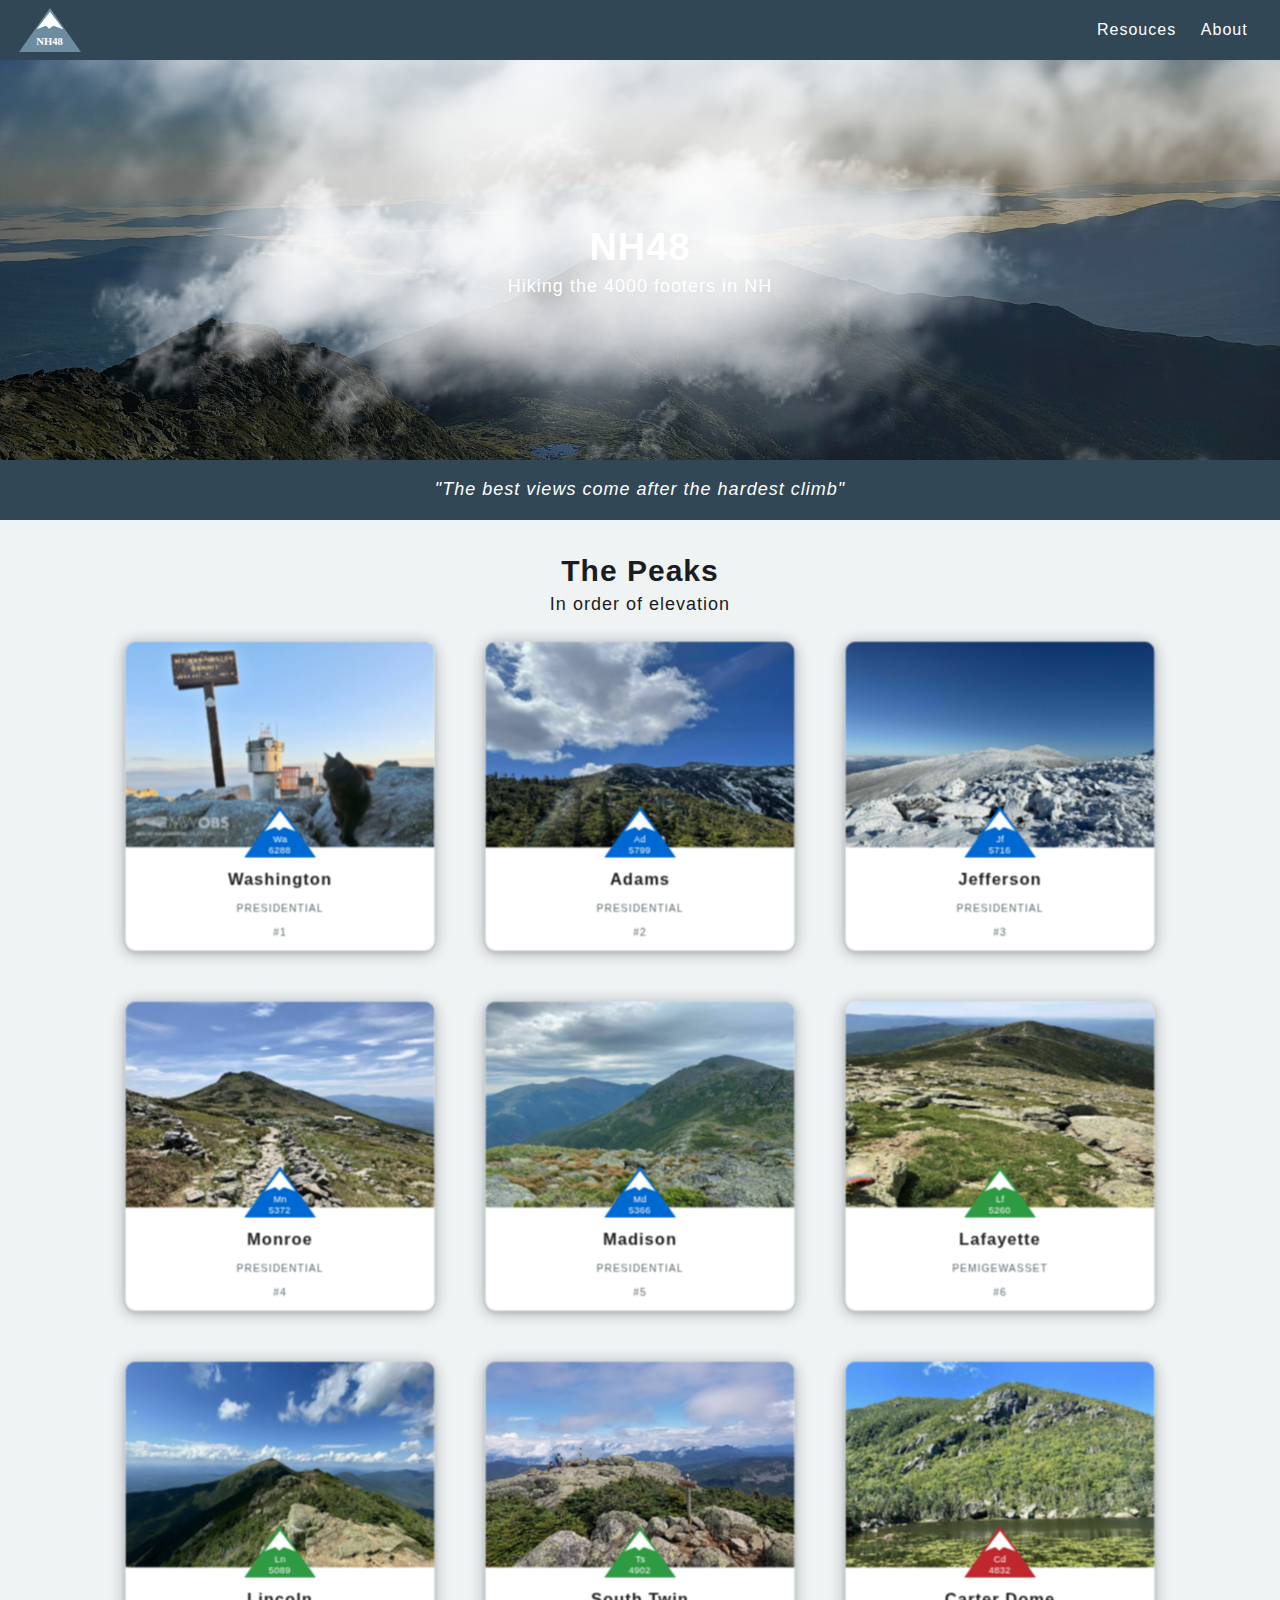
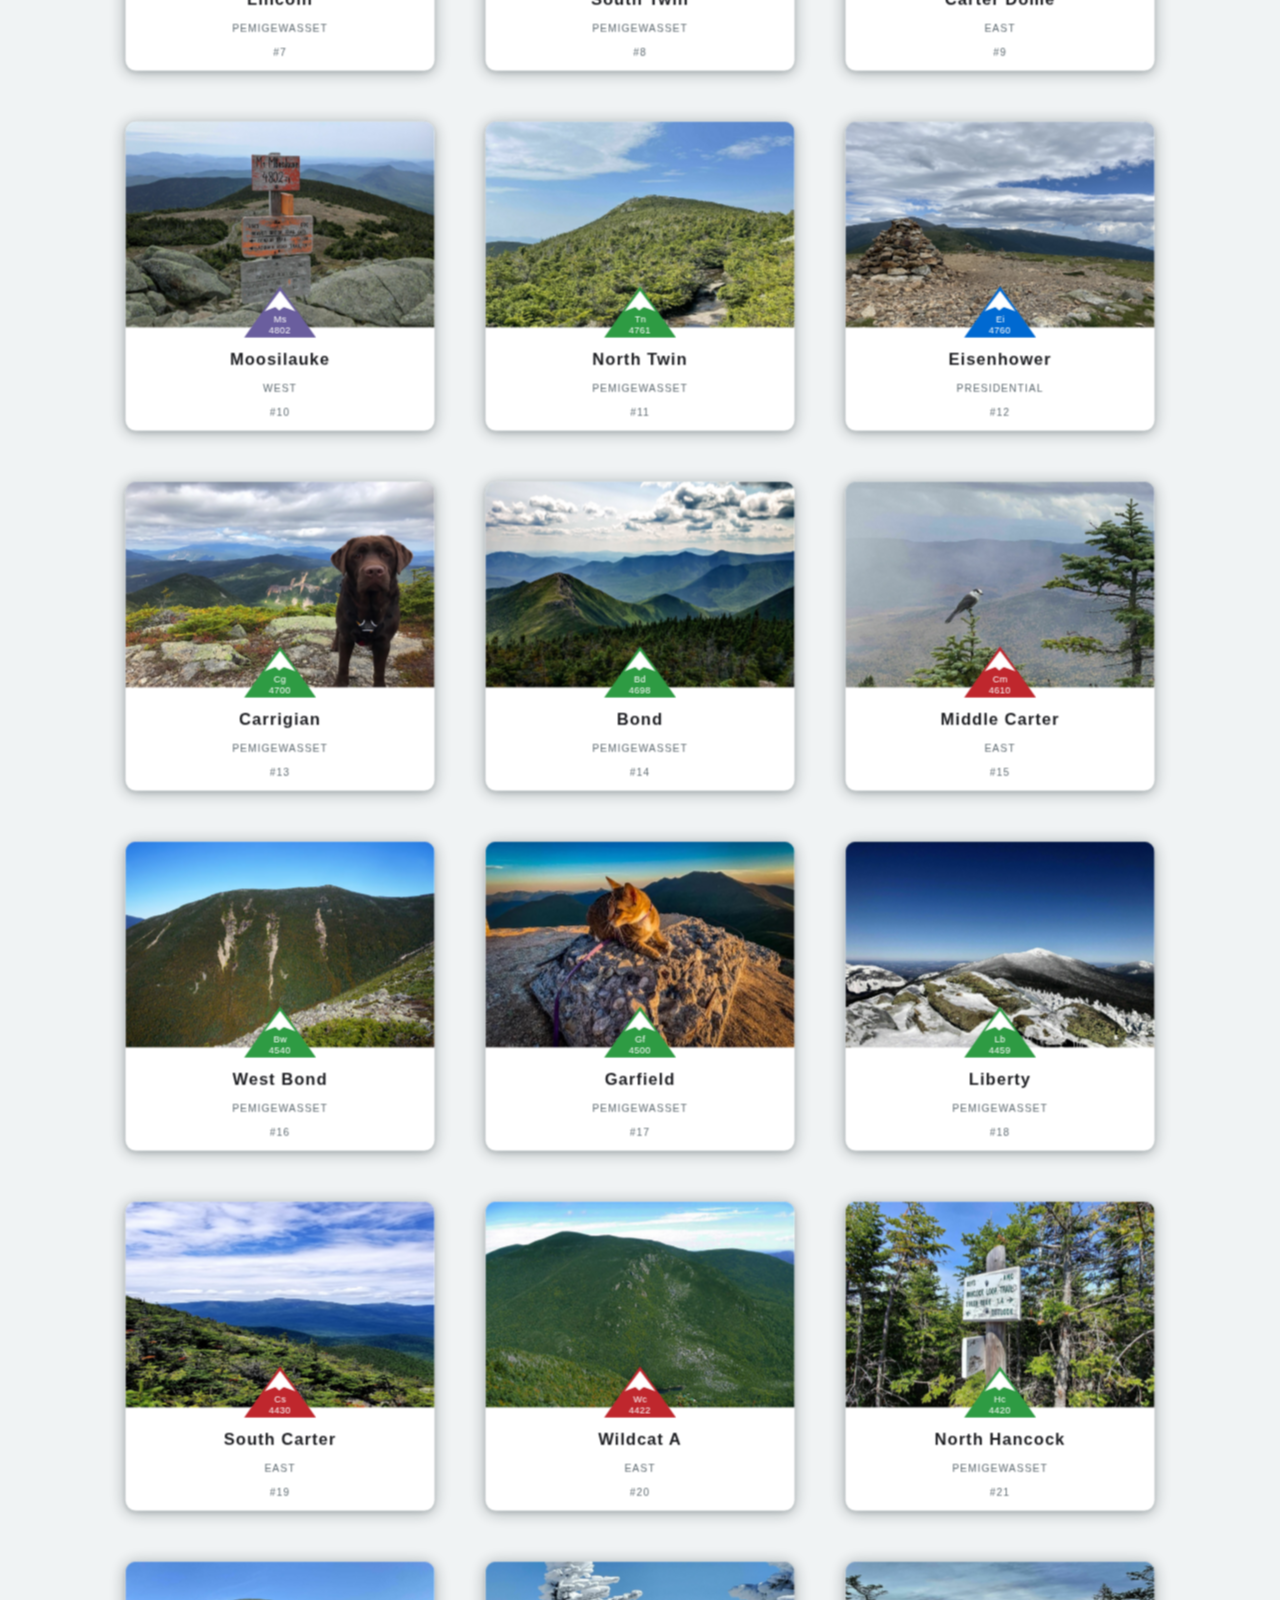
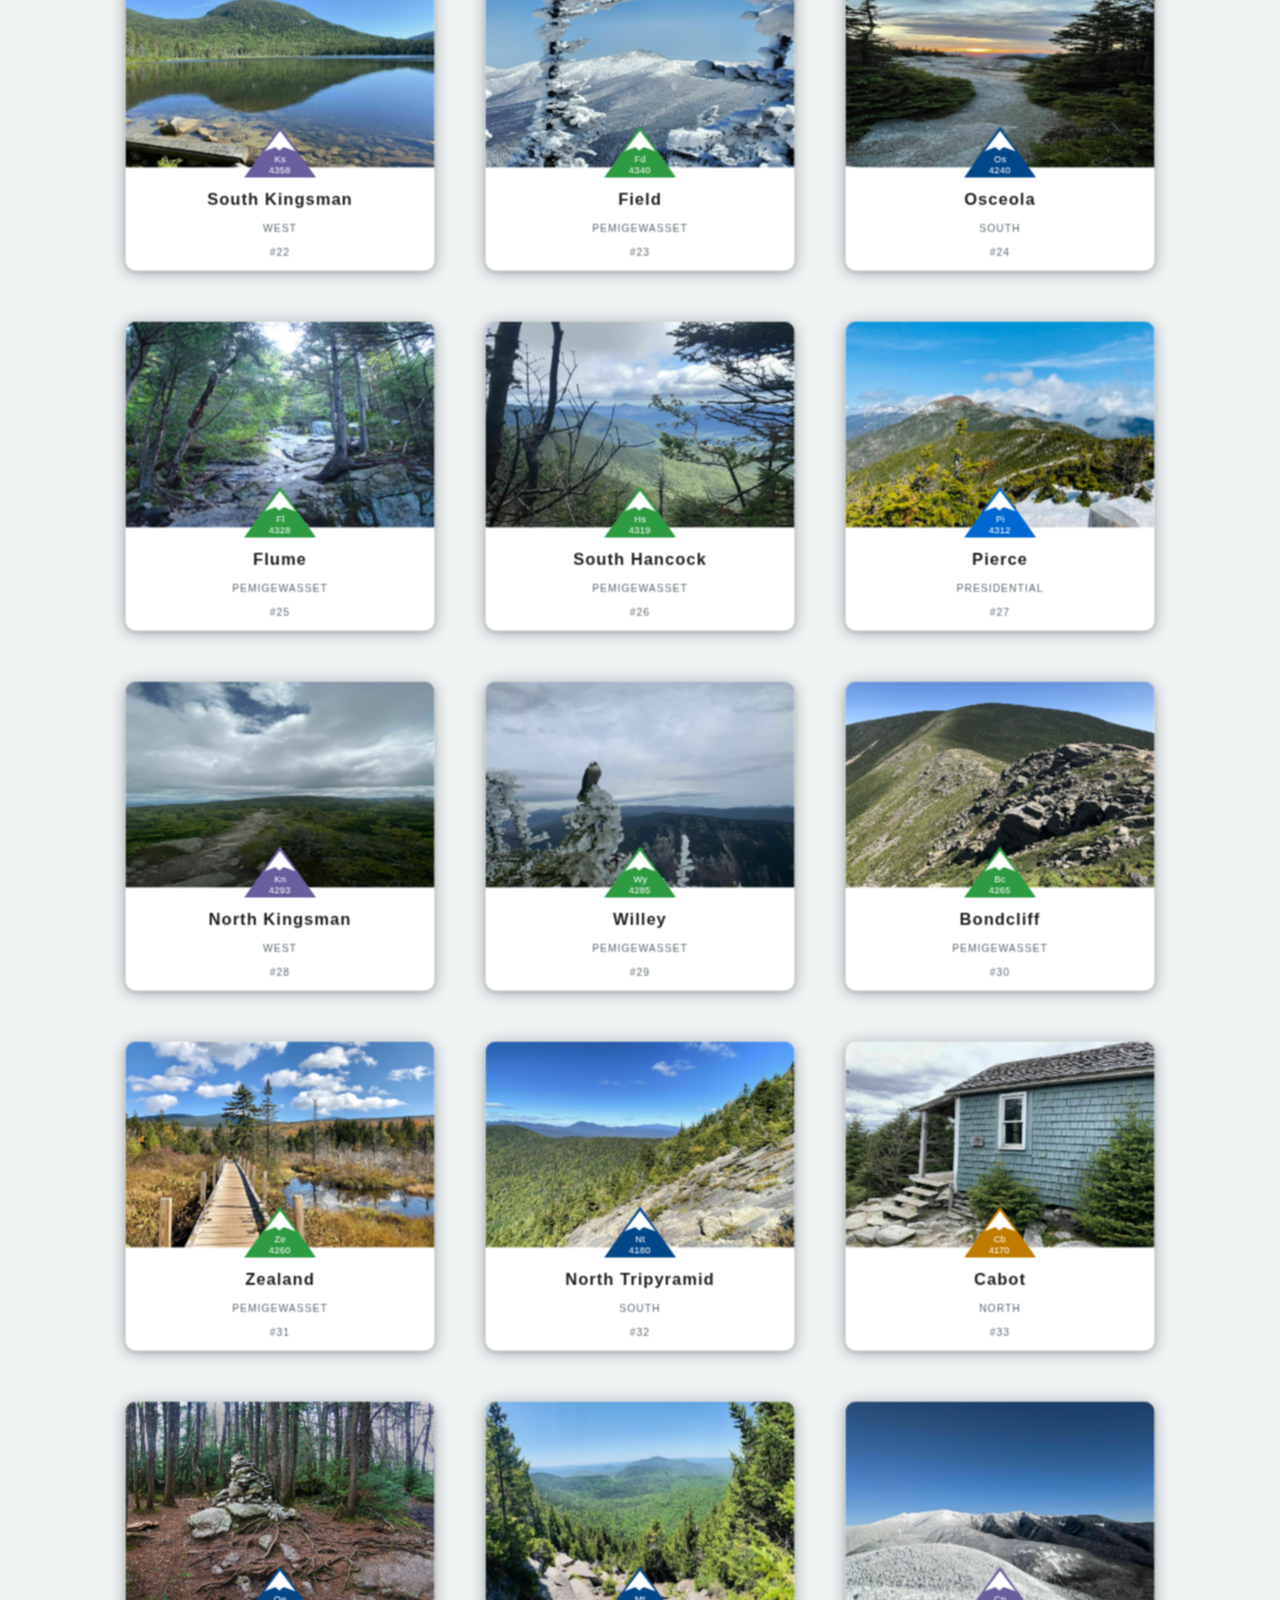
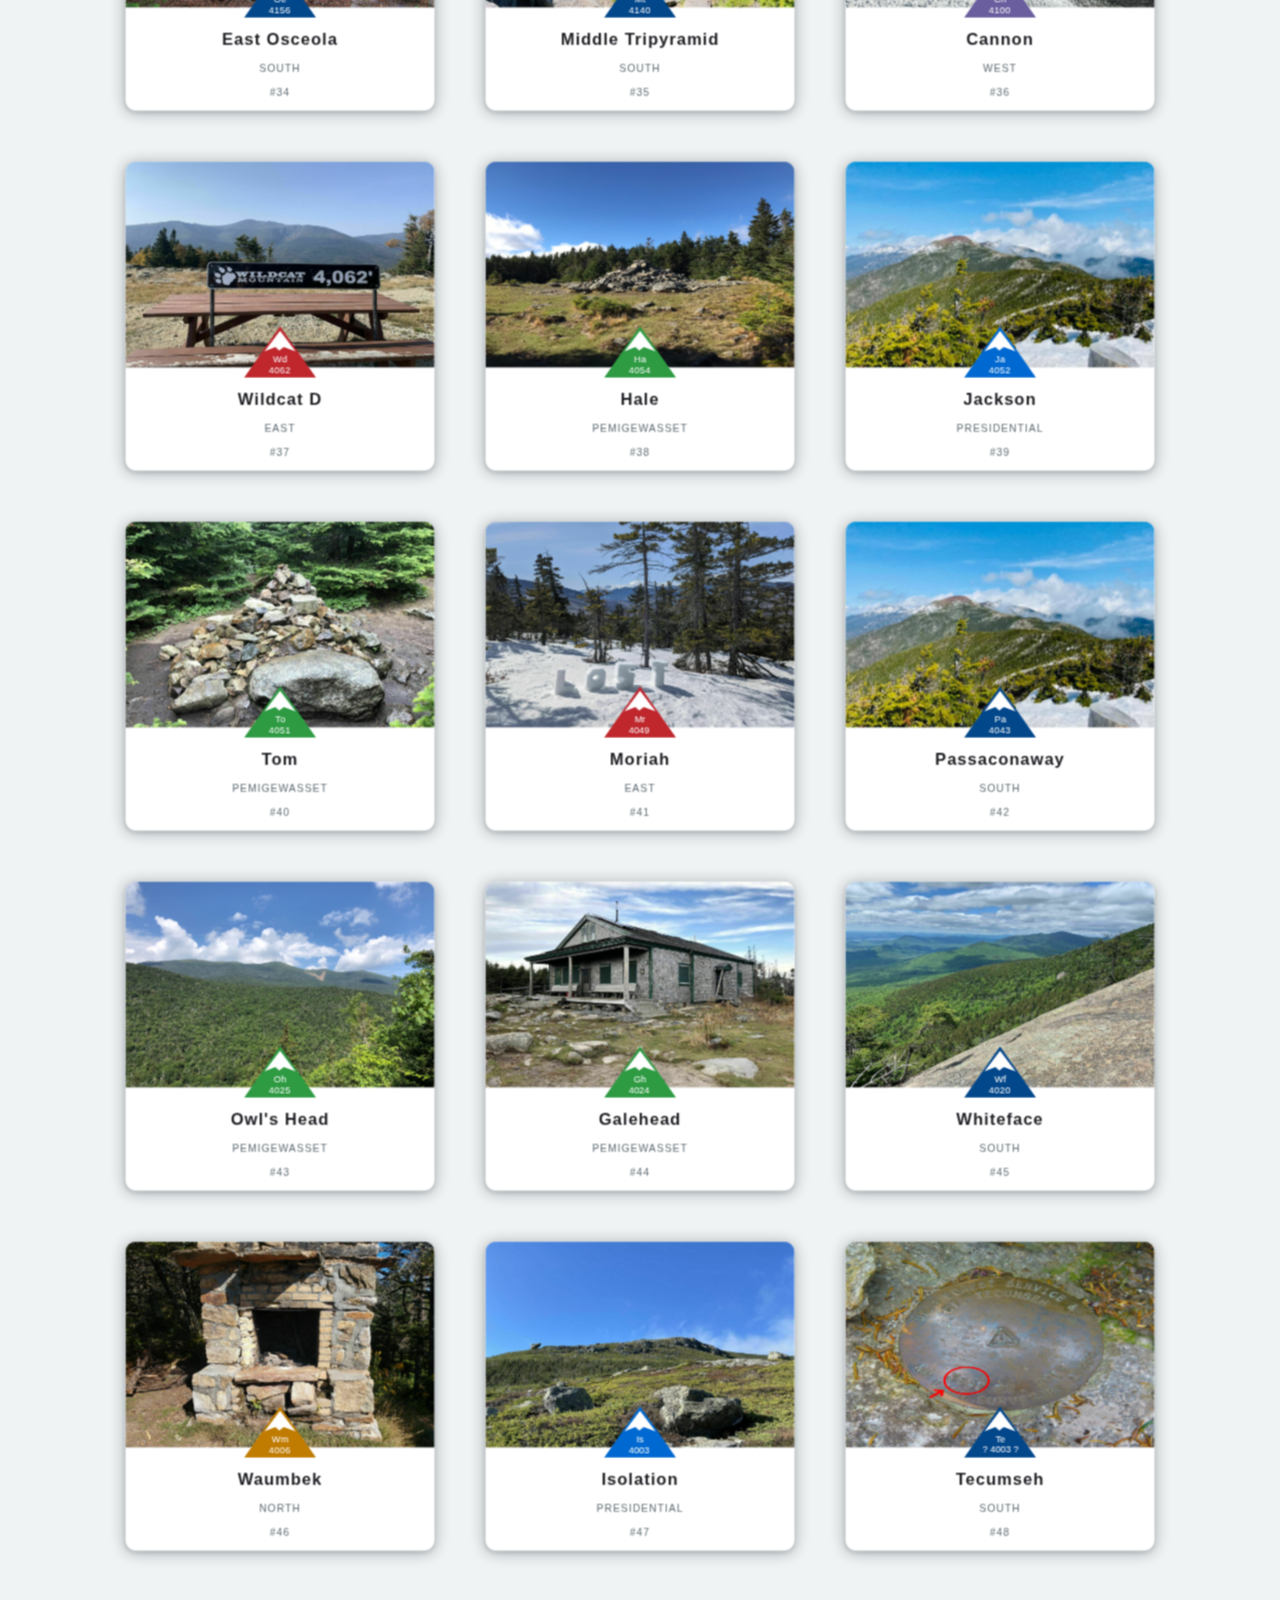
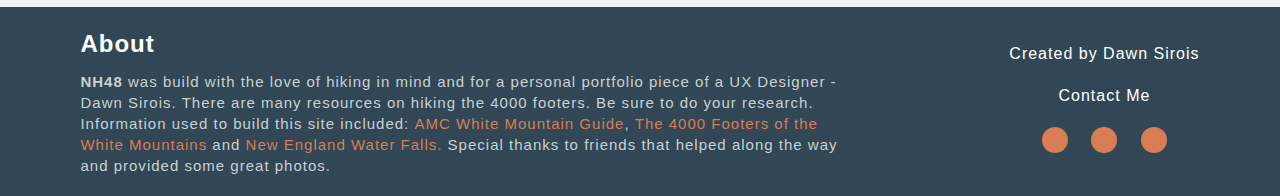
==== index.html @ 610bd80e "init commit" ====
<!doctype html>
<html class="no-js" lang="en"> 
  <head>
    <meta charset="utf-8">
    <meta http-equiv="x-ua-compatible" content="ie=edge">
    <title>NH48</title>
    <meta name="description" content="NH48">
    <meta name="keywords" content="four thousand footers,4k-ers,4000 footers nh, hiking new hampshire, new hampshire four thousand footers, nh48, 48 4000 footers">
    <meta name="viewport" content="width=device-width, initial-scale=1">
    <link rel="stylesheet" href="style.css">
    <script src="https://kit.fontawesome.com/84ca965726.js" crossorigin="anonymous"></script>
    <style>
        @import url("https://use.typekit.net/otz7hkr.css");
      </style>
      <title>NH48</title>
  </head>
  <body>
    <header class="header">
      <div class="logo-container"> <a href="./index.html">
        <div class="logo">
          <img class="logo" src="./icons/NH48Logo.svg" alt="logo home">
      </div>
        </div>
      <nav class="nav-links">
        <a href="./resources.html">Resouces</a>
        <a href="about.html">About</a>
      </nav>
      <div class="hamburger-right-mobile" id="menu-trigger">
        <img class="hamburger" src="./icons/Icon-Hamburger.svg" alt="menu">
      </div>
      </header>
      <aside class="side-menu-position side-menu-design" id="side-menu">
        <header class="side-menu-header">
          <img src="./icons/NH48Logo.svg" alt="NH48 logo">
          <img src="https://s3-us-west-2.amazonaws.com/s.cdpn.io/2522641/x.svg" alt="Close this menu" id="menu-close">
        </header>
        <ul class="side-menu-content">
          <li><a class="menuLink" href="./index.html">Home</a></li>
          <li><a class="menuLink" href="./resources.html">Resources</a></li>
          <li><a class="menuLink" href="./about.html">About</a></li>
        </ul>
      </aside>
        <section class="hero-banner">
          <div class="hero-banner-text">
          <h1>NH48</h1>
          <p class="banner-subtext">Hiking the 4000 footers in NH</p>
          </div>
          <div class="clouds">   
          </div>
        </section>
        <section class="inspiration-box">
          <div class="quote">
            <p>"The best views come after the hardest climb"</p>
          </div>
        </section>
        <section class="main-section">
          <div class="peaks-header-text">
          <h2>The Peaks</h2>
          <p>In order of elevation</p>
          </div>
        </section>
        <div class="section-container">
          <section class="grid-container">
            <div class="flip-card-container washington">
              <div class="flip-card">
               <div class="flip-card-front">
                <img src="./icons/icon-Washington.svg" alt="" class="mountain-icon">
                <img src="./Images/Washington Image.svg" alt="Mountain Peak" class="front-card-image">
                <p class="card-title">Washington</p>
                <p class="region">PRESIDENTIAL</p>
                <p class="ranking">#1</p>
               </div>
               <div class="flip-card-back">
                  <p class="card-title-back">Washington</p>
                  <div class="line-item-a">
                    <span class="fal fa-chart-line"></span>
                    <p class="card-list-title">Elevation:</p>
                    <p class="card-list-details">6288</p>
                  </div>
                  <div class="line-item-a">
                    <span class="fal fa-square square-rotate"></span>
                    <p class="card-list-title">Difficulty Rating:</p>
                    <p class="card-list-details">Extremly Difficult</p>
                  </div>
                  <div class="line-item-a">
                    <span class="fal fa-binoculars"></span>
                    <p class="card-list-title">The Views:</p>
                    <p class="card-list-details">Wow Factor!</p>
                  </div>
                  <div class="line-item-a">
                    <span class="fal fa-mountains"></span>
                    <p class="card-list-title"> Common Peak Bags:</p>
                    <p class="card-list-details">Monroe</p>
                  </div>
                  <div class="line-item-a">
                    <span class="fal fa-cloud-sun-rain"></span>
                    <div>
                      <p class="card-list-title a-padding">Current Weather & Trail Info:</p>
                        <div>
                          <a href="https://www.mountwashington.org/experience-the-weather/mount-washington-weather.aspx" target="_blank" class="card-list-link">Weather Forecast</a>
                          <a href="https://www.newenglandtrailconditions.com/peaks/nhmtwashington.php" target="_blank" class="card-list-link">Trail Conditions</a>
                      </div>
                    </div>
                  </div>
                </div> 
              </div>
            </div>
            <div class="flip-card-container adams">
              <div class="flip-card">
               <div class="flip-card-front">
                <img src="./icons/Icon-Adams.svg" alt="" class="mountain-icon">
                <img src="./Images/Mount Adams.jpeg" alt="Mountain Peak" class="front-card-image">
                <p class="card-title">Adams</p>
                <p class="region">PRESIDENTIAL</p>
                <p class="ranking">#2</p>
               </div>
               <div class="flip-card-back">
                  <p class="card-title-back">Adams</p>
                  <div class="line-item-a">
                    <span class="fal fa-chart-line"></span>
                    <p class="card-list-title">Elevation:</p>
                    <p class="card-list-details">5799</p>
                  </div>
                  <div class="line-item-a">
                    <span class="fal fa-square square-rotate"></span>
                    <p class="card-list-title">Difficulty Rating:</p>
                    <p class="card-list-details">Extremly Difficult</p>
                  </div>
                  <div class="line-item-a">
                    <span class="fal fa-binoculars"></span>
                    <p class="card-list-title">The Views:</p>
                    <p class="card-list-details">Wow Factor!</p>
                  </div>
                  <div class="line-item-a">
                    <span class="fal fa-mountains"></span>
                    <p class="card-list-title">Common Peak Bags:</p>
                    <p class="card-list-details">Madison</p>
                  </div>
                  <div class="line-item-a">
                    <span class="fal fa-cloud-sun-rain"></span>
                    <div>
                      <p class="card-list-title a-padding">Current Weather & Trail Info:</p>
                        <div>
                          <a href="https://www.mountain-forecast.com/peaks/Mount-Adams-2/forecasts/1759" target="_blank" class="card-list-link">Weather Forecast</a>
                          <a href="https://www.newenglandtrailconditions.com/peaks/nhmtadams.php" target="_blank" class="card-list-link">Trail Conditions</a>
                      </div>
                    </div>
                  </div>
                </div> 
              </div>
            </div>
            <div class="flip-card-container jefferson">
              <div class="flip-card">
               <div class="flip-card-front">
                <img src="./icons/Icon-Jefferson.svg" alt="" class="mountain-icon">
                <img src="./Images/Mt Jefferson.jpeg" alt="Mountain Peak" class="front-card-image">
                <p class="card-title">Jefferson</p>
                <p class="region">PRESIDENTIAL</p>
                <p class="ranking">#3</p>
               </div>
               <div class="flip-card-back">
                  <p class="card-title-back">Jefferson</p>
                  <div class="line-item-a">
                    <span class="fal fa-chart-line"></span>
                    <p class="card-list-title">Elevation:</p>
                    <p class="card-list-details">5716</p>
                  </div>
                  <div class="line-item-a">
                    <span class="fal fa-square"></span>
                    <p class="card-list-title">Difficulty Rating:</p>
                    <p class="card-list-details">Difficult</p>
                  </div>
                  <div class="line-item-a">
                    <span class="fal fa-binoculars"></span>
                    <p class="card-list-title">The Views:</p>
                    <p class="card-list-details">Excellent</p>
                  </div>
                  <div class="line-item-a">
                    <span class="fal fa-mountains"></span>
                    <p class="card-list-title">Common Peak Bags:</p>
                    <p class="card-list-details">Washington</p>
                  </div>
                  <div class="line-item-a">
                    <span class="fal fa-cloud-sun-rain"></span>
                    <div>
                      <p class="card-list-title a-padding">Current Weather & Trail Info:</p>
                        <div>
                          <a href="https://www.mountain-forecast.com/peaks/Mt-Jefferson/forecasts/1742" target="_blank" class="card-list-link">Weather Forecast</a>
                          <a href="https://www.newenglandtrailconditions.com/peaks/nhmtjefferson.php" target="_blank" class="card-list-link">Trail Conditions</a>
                      </div>
                    </div>
                  </div>
                </div> 
              </div>
            </div>
            <div class="flip-card-container monroe">
              <div class="flip-card">
               <div class="flip-card-front">
                <img src="./icons/Icon-Monroe.svg" alt="" class="mountain-icon">
                <img src="./Images/Mount Monroe.jpeg" alt="Mountain Peak" class="front-card-image">
                <p class="card-title">Monroe</p>
                <p class="region">PRESIDENTIAL</p>
                <p class="ranking">#4</p>
               </div>
               <div class="flip-card-back">
                  <p class="card-title-back">Monroe</p>
                  <div class="line-item-a">
                    <span class="fal fa-chart-line"></span>
                    <p class="card-list-title">Elevation:</p>
                    <p class="card-list-details">5372</p>
                  </div>
                  <div class="line-item-a">
                    <span class="fal fa-square"></span>
                    <p class="card-list-title">Difficulty Rating:</p>
                    <p class="card-list-details">Difficult</p>
                  </div>
                  <div class="line-item-a">
                    <span class="fal fa-binoculars"></span>
                    <p class="card-list-title">The Views:</p>
                    <p class="card-list-details">Wow Factor!</p>
                  </div>
                  <div class="line-item-a">
                    <span class="fal fa-mountains"></span>
                    <p class="card-list-title">Common Peak Bags:</p>
                    <p class="card-list-details">Washington</p>
                  </div>
                  <div class="line-item-a">
                    <span class="fal fa-cloud-sun-rain"></span>
                    <div>
                      <p class="card-list-title a-padding">Current Weather & Trail Info:</p>
                        <div>
                          <a href="https://www.mountain-forecast.com/peaks/Mount-Monroe/forecasts/1641" target="_blank" class="card-list-link">Weather Forecast</a>
                          <a href="https://www.newenglandtrailconditions.com/peaks/nhmtmonroe.php" target="_blank" class="card-list-link">Trail Conditions</a>
                      </div>
                    </div>
                  </div>
                </div> 
              </div>
            </div>
            <div class="flip-card-container madison">
              <div class="flip-card">
               <div class="flip-card-front">
                <img src="./icons/Icon-Madison.svg" alt="" class="mountain-icon">
                <img src="./Images/Mount Madison.jpeg" alt="Mountain Peak" class="front-card-image">
                <p class="card-title">Madison</p>
                <p class="region">PRESIDENTIAL</p>
                <p class="ranking">#5</p>
               </div>
               <div class="flip-card-back">
                  <p class="card-title-back">Madison</p>
                  <div class="line-item-a">
                    <span class="fal fa-chart-line"></span>
                    <p class="card-list-title">Elevation:</p>
                    <p class="card-list-details">5366</p>
                  </div>
                  <div class="line-item-a">
                    <span class="fal fa-square square-rotate"></span>
                    <p class="card-list-title">Difficulty Rating:</p>
                    <p class="card-list-details">Very Difficult</p>
                  </div>
                  <div class="line-item-a">
                    <span class="fal fa-binoculars"></span>
                    <p class="card-list-title">The Views:</p>
                    <p class="card-list-details">Wow Factor!</p>
                  </div>
                  <div class="line-item-a">
                    <span class="fal fa-mountains"></span>
                    <p class="card-list-title">Common Peak Bags:</p>
                    <p class="card-list-details">Adams</p>
                  </div>
                  <div class="line-item-a">
                    <span class="fal fa-cloud-sun-rain"></span>
                    <div>
                      <p class="card-list-title a-padding">Current Weather & Trail Info:</p>
                        <div>
                          <a href="https://www.mountain-forecast.com/peaks/Mount-Madison/forecasts/1636" target="_blank" class="card-list-link">Weather Forecast</a>
                          <a href="https://www.newenglandtrailconditions.com/peaks/nhmtmadison.php" target="_blank" class="card-list-link">Trail Conditions</a>
                      </div>
                    </div>
                  </div>
                </div> 
              </div>
            </div>
            <div class="flip-card-container lafeyette">
              <div class="flip-card">
               <div class="flip-card-front">
                <img src="./icons/Icon-Lafayette.svg" alt="" class="mountain-icon">
                <img src="./Images/Lafayette.jpeg" alt="Mountain Peak" class="front-card-image">
                <p class="card-title">Lafayette</p>
                <p class="region">PEMIGEWASSET</p>
                <p class="ranking">#6</p>
               </div>
               <div class="flip-card-back">
                  <p class="card-title-back">Lafayette</p>
                  <div class="line-item-a">
                    <span class="fal fa-chart-line"></span>
                    <p class="card-list-title">Elevation:</p>
                    <p class="card-list-details">5260</p>
                  </div>
                  <div class="line-item-a">
                    <span class="fal fa-square square-rotate"></span>
                    <p class="card-list-title">Difficulty Rating:</p>
                    <p class="card-list-details">Very Difficult</p>
                  </div>
                  <div class="line-item-a">
                    <span class="fal fa-binoculars"></span>
                    <p class="card-list-title">The Views:</p>
                    <p class="card-list-details">Wow Factor!</p>
                  </div>
                  <div class="line-item-a">
                    <span class="fal fa-mountains"></span>
                    <p class="card-list-title"> Common Peak Bags:</p>
                    <p class="card-list-details">Lincoln</p>
                  </div>
                  <div class="line-item-a">
                    <span class="fal fa-cloud-sun-rain"></span>
                    <div>
                      <p class="card-list-title a-padding">Current Weather & Trail Info:</p>
                        <div>
                          <a href="https://www.mountain-forecast.com/peaks/Mount-Lafayette/forecasts/1603" target="_blank" class="card-list-link">Weather Forecast</a>
                          <a href="https://www.newenglandtrailconditions.com/peaks/nhmtlafayette.php" target="_blank" class="card-list-link">Trail Conditions</a>
                      </div>
                    </div>
                  </div>
                </div> 
              </div>
            </div>
            <div class="flip-card-container lincoln">
              <div class="flip-card">
               <div class="flip-card-front">
                <img src="./icons/Icon-Lincoln.svg" alt="" class="mountain-icon">
                <img src="./Images/Lincoln.jpeg" alt="Mountain Peak" class="front-card-image">
                <p class="card-title">Lincoln</p>
                <p class="region">PEMIGEWASSET</p>
                <p class="ranking">#7</p>
               </div>
               <div class="flip-card-back">
                  <p class="card-title-back">Lincoln</p>
                  <div class="line-item-a">
                    <span class="fal fa-chart-line"></span>
                    <p class="card-list-title">Elevation:</p>
                    <p class="card-list-details">5089</p>
                  </div>
                  <div class="line-item-a">
                    <span class="fal fa-square square-rotate"></span>
                    <p class="card-list-title">Difficulty Rating:</p>
                    <p class="card-list-details">Very Difficult</p>
                  </div>
                  <div class="line-item-a">
                    <span class="fal fa-binoculars"></span>
                    <p class="card-list-title">The Views:</p>
                    <p class="card-list-details">Wow Factor!</p>
                  </div>
                  <div class="line-item-a">
                    <span class="fal fa-mountains"></span>
                    <p class="card-list-title">Common Peak Bags:</p>
                    <p class="card-list-details">Lafayette</p>
                  </div>
                  <div class="line-item-a">
                    <span class="fal fa-cloud-sun-rain"></span>
                    <div>
                      <p class="card-list-title a-padding">Current Weather & Trail Info:</p>
                        <div>
                          <a href="https://www.mountain-forecast.com/peaks/Mount-Lincoln-New-Hampshire/forecasts/1551" target="_blank" class="card-list-link">Weather Forecast</a>
                          <a href="https://www.newenglandtrailconditions.com/peaks/nhmtlincoln.php" target="_blank" class="card-list-link">Trail Conditions</a>
                      </div>
                    </div>
                  </div>
                </div> 
              </div>
            </div>
            <div class="flip-card-container south-twin">
              <div class="flip-card">
               <div class="flip-card-front">
                <img src="./icons/Icon-South-Twin.svg" alt="" class="mountain-icon">
                <img src="./Images/south twin.jpeg" alt="Mountain Peak" class="front-card-image">
                <p class="card-title">South Twin</p>
                <p class="region">PEMIGEWASSET</p>
                <p class="ranking">#8</p>
               </div>
               <div class="flip-card-back">
                  <p class="card-title-back">South Twin</p>
                  <div class="line-item-a">
                    <span class="fal fa-chart-line"></span>
                    <p class="card-list-title">Elevation:</p>
                    <p class="card-list-details">4902</p>
                  </div>
                  <div class="line-item-a">
                    <span class="fal fa-square"></span>
                    <p class="card-list-title">Difficulty Rating:</p>
                    <p class="card-list-details">Difficult</p>
                  </div>
                  <div class="line-item-a">
                    <span class="fal fa-binoculars"></span>
                    <p class="card-list-title">The Views:</p>
                    <p class="card-list-details">Wow factor!</p>
                  </div>
                  <div class="line-item-a">
                    <span class="fal fa-mountains"></span>
                    <p class="card-list-title">Common Peak Bags:</p>
                    <p class="card-list-details">North Twin</p>
                  </div>
                  <div class="line-item-a">
                    <span class="fal fa-cloud-sun-rain"></span>
                    <div>
                      <p class="card-list-title a-padding">Current Weather & Trail Info:</p>
                        <div>
                          <a href="https://www.mountain-forecast.com/peaks/South-Twin-Mountain-New-Hampshire/forecasts/1494" target="_blank" class="card-list-link">Weather Forecast</a>
                          <a href="https://www.newenglandtrailconditions.com/peaks/nhsouthtwinmtn.php" target="_blank" class="card-list-link">Trail Conditions</a>
                      </div>
                    </div>
                  </div>
                </div> 
              </div>
            </div>
            <div class="flip-card-container carter-dome">
              <div class="flip-card">
               <div class="flip-card-front">
                <img src="./icons/Icon-Carter-Dome.svg" alt="" class="mountain-icon">
                <img src="./Images/Carter Dome.jpeg" alt="Mountain Peak" class="front-card-image">
                <p class="card-title">Carter Dome</p>
                <p class="region">EAST</p>
                <p class="ranking">#9</p>
               </div>
               <div class="flip-card-back">
                  <p class="card-title-back">Carter Dome</p>
                  <div class="line-item-a">
                    <span class="fal fa-chart-line"></span>
                    <p class="card-list-title">Elevation:</p>
                    <p class="card-list-details">4832</p>
                  </div>
                  <div class="line-item-a">
                    <span class="fal fa-square"></span>
                    <p class="card-list-title">Difficulty Rating:</p>
                    <p class="card-list-details">Difficult</p>
                  </div>
                  <div class="line-item-a">
                    <span class="fal fa-binoculars"></span>
                    <p class="card-list-title">The Views:</p>
                    <p class="card-list-details">Excellent</p>
                  </div>
                  <div class="line-item-a">
                    <span class="fal fa-mountains"></span>
                    <div>
                      <p class="card-list-title">Common Peak Bags:</p>
                      <p class="card-list-details details-padding">Middle Carter, South Carter</p>
                    </div>
                  </div>
                  <div class="line-item-a">
                    <span class="fal fa-cloud-sun-rain"></span>
                    <div>
                      <p class="card-list-title a-padding">Current Weather & Trail Info:</p>
                        <div>
                          <a href="https://www.mountain-forecast.com/peaks/Carter-Dome/forecasts/1473" target="_blank" class="card-list-link">Weather Forecast</a>
                          <a href="https://www.newenglandtrailconditions.com/peaks/nhcarterdome.php" target="_blank" class="card-list-link">Trail Conditions</a>
                      </div>
                    </div>
                  </div>
                </div> 
              </div>
            </div> 
            <div class="flip-card-container moosilauke">
              <div class="flip-card">
               <div class="flip-card-front">
                <img src="./icons/Icon-Moosilauke.svg" alt="" class="mountain-icon">
                <img src="./Images/Mount Moosilauke.jpeg" alt="Mountain Peak" class="front-card-image">
                <p class="card-title">Moosilauke</p>
                <p class="region">WEST</p>
                <p class="ranking">#10</p>
               </div>
               <div class="flip-card-back">
                  <p class="card-title-back">Moosilauke</p>
                  <div class="line-item-a">
                    <span class="fal fa-chart-line"></span>
                    <p class="card-list-title">Elevation:</p>
                    <p class="card-list-details">4802</p>
                  </div>
                  <div class="line-item-a">
                    <span class="fal fa-circle"></span>
                    <p class="card-list-title">Difficulty Rating:</p>
                    <p class="card-list-details">Moderate</p>
                  </div>
                  <div class="line-item-a">
                    <span class="fal fa-binoculars"></span>
                    <p class="card-list-title">The Views:</p>
                    <p class="card-list-details">Wow Factor!</p>
                  </div>
                  <div class="line-item-a">
                    <span class="fal fa-cloud-sun-rain"></span>
                    <div>
                      <p class="card-list-title a-padding">Current Weather & Trail Info:</p>
                        <div>
                          <a href="https://www.mountain-forecast.com/peaks/Moosilaukee/forecasts/1464" target="_blank" class="card-list-link">Weather Forecast</a>
                          <a href="https://www.newenglandtrailconditions.com/peaks/nhmtmoosilauke.php" target="_blank" class="card-list-link">Trail Conditions</a>
                      </div>
                    </div>
                  </div>
                </div> 
              </div>
            </div>
            <div class="flip-card-container north-twin">
              <div class="flip-card">
               <div class="flip-card-front">
                <img src="./icons/Icon-North-Twin.svg" alt="" class="mountain-icon">
                <img src="./Images/North Twin.jpeg" alt="Mountain Peak" class="front-card-image">
                <p class="card-title">North Twin</p>
                <p class="region">PEMIGEWASSET</p>
                <p class="ranking">#11</p>
               </div>
               <div class="flip-card-back">
                  <p class="card-title-back">North Twin</p>
                  <div class="line-item-a">
                    <span class="fal fa-chart-line"></span>
                    <p class="card-list-title">Elevation:</p>
                    <p class="card-list-details">4761</p>
                  </div>
                  <div class="line-item-a">
                    <span class="fal fa-square"></span>
                    <p class="card-list-title">Difficulty Rating:</p>
                    <p class="card-list-details">Difficult</p>
                  </div>
                  <div class="line-item-a">
                    <span class="fal fa-binoculars"></span>
                    <p class="card-list-title">The Views:</p>
                    <p class="card-list-details">Excellent</p>
                  </div>
                  <div class="line-item-a">
                    <span class="fal fa-mountains"></span>
                    <p class="card-list-title">Common Peak Bags:</p>
                    <p class="card-list-details">South Twin</p>
                  </div>
                  <div class="line-item-a">
                    <span class="fal fa-cloud-sun-rain"></span>
                    <div>
                      <p class="card-list-title a-padding">Current Weather & Trail Info:</p>
                        <div>
                          <a href="https://www.mountain-forecast.com/peaks/North-Twin-Mountain-New-Hampshire/forecasts/1451" target="_blank" class="card-list-link">Weather Forecast</a>
                          <a href="https://www.newenglandtrailconditions.com/peaks/nhnorthtwinmtn.php" target="_blank" class="card-list-link">Trail Conditions</a>
                      </div>
                    </div>
                  </div>
                </div> 
              </div>
            </div>
            <div class="flip-card-container eisenhower">
              <div class="flip-card">
               <div class="flip-card-front">
                <img src="./icons/Icon-Eisenhower.svg" alt="" class="mountain-icon">
                <img src="./Images/Eisenhower.jpeg" alt="Mountain Peak" class="front-card-image">
                <p class="card-title">Eisenhower</p>
                <p class="region">PRESIDENTIAL</p>
                <p class="ranking">#12</p>
               </div>
               <div class="flip-card-back">
                  <p class="card-title-back">Eisenhower</p>
                  <div class="line-item-a">
                    <span class="fal fa-chart-line"></span>
                    <p class="card-list-title">Elevation:</p>
                    <p class="card-list-details">4760</p>
                  </div>
                  <div class="line-item-a">
                    <span class="fal fa-circle"></span>
                    <p class="card-list-title">Difficulty Rating:</p>
                    <p class="card-list-details">Moderate</p>
                  </div>
                  <div class="line-item-a">
                    <span class="fal fa-binoculars"></span>
                    <p class="card-list-title">The Views:</p>
                    <p class="card-list-details">Excellent</p>
                  </div>
                  <div class="line-item-a">
                    <span class="fal fa-mountains"></span>
                    <p class="card-list-title">Common Peak Bags:</p>
                    <p class="card-list-details">Pierce</p>
                  </div>
                  <div class="line-item-a">
                    <span class="fal fa-cloud-sun-rain"></span>
                    <div>
                      <p class="card-list-title a-padding">Current Weather & Trail Info:</p>
                        <div>
                          <a href="https://www.mountain-forecast.com/peaks/Mount-Eisenhower/forecasts/1541" target="_blank" class="card-list-link">Weather Forecast</a>
                          <a href="https://newenglandtrailconditions.com/peaks/nhmteisenhower.php" target="_blank" class="card-list-link">Trail Conditions</a>
                      </div>
                    </div>
                  </div>
                </div> 
              </div>
            </div>
            <div class="flip-card-container carrigian">
              <div class="flip-card">
               <div class="flip-card-front">
                <img src="./icons/Icon-Carrigian.svg" alt="" class="mountain-icon">
                <img src="./Images/Carrigian.jpg" alt="Mountain Peak" class="front-card-image">
                <p class="card-title">Carrigian</p>
                <p class="region">PEMIGEWASSET</p>
                <p class="ranking">#13</p>
               </div>
               <div class="flip-card-back">
                  <p class="card-title-back">Carrigian</p>
                  <div class="line-item-a">
                    <span class="fal fa-chart-line"></span>
                    <p class="card-list-title">Elevation:</p>
                    <p class="card-list-details">4700</p>
                  </div>
                  <div class="line-item-a">
                    <span class="fal fa-square"></span>
                    <p class="card-list-title">Difficulty Rating:</p>
                    <p class="card-list-details">Difficult</p>
                  </div>
                  <div class="line-item-a">
                    <span class="fal fa-binoculars"></span>
                    <p class="card-list-title">The Views:</p>
                    <p class="card-list-details">Wow Factor!</p>
                  </div>
                  <div class="line-item-a">
                    <span class="fal fa-cloud-sun-rain"></span>
                    <div>
                      <p class="card-list-title a-padding">Current Weather & Trail Info:</p>
                        <div>
                          <a href="https://www.mountain-forecast.com/peaks/Mount-Carrigain/forecasts/1433" target="_blank" class="card-list-link">Weather Forecast</a>
                          <a href="https://www.newenglandtrailconditions.com/peaks/nhmtcarrigain.php" target="_blank" class="card-list-link">Trail Conditions</a>
                      </div>
                    </div>
                  </div>
                  <div class="line-item-a">
                    <span class="fal fa-image"></span>
                    <div>
                      <p class="card-list-title a-padding">Photo Credit:</p>
                        <div>
                          <a href="https://www.instagram.com/thatcarterface/" target="_blank" class="card-list-link photo-credit"><i>My friend Addie and Carter</i></a>
                      </div>
                    </div>
                  </div>
                </div> 
              </div>
            </div>
            <div class="flip-card-container bond">
              <div class="flip-card">
               <div class="flip-card-front">
                <img src="./icons/Icon-Bond.svg" alt="" class="mountain-icon">
                <img src="./Images/Bond.jpeg" alt="Mountain Peak" class="front-card-image">
                <p class="card-title">Bond</p>
                <p class="region">PEMIGEWASSET</p>
                <p class="ranking">#14</p>
               </div>
               <div class="flip-card-back">
                  <p class="card-title-back">Bond</p>
                  <div class="line-item-a">
                    <span class="fal fa-chart-line"></span>
                    <p class="card-list-title">Elevation:</p>
                    <p class="card-list-details">4698</p>
                  </div>
                  <div class="line-item-a">
                    <span class="fal fa-square square-rotate"></span>
                    <p class="card-list-title">Difficulty Rating:</p>
                    <p class="card-list-details">Extremly Difficult</p>
                  </div>
                  <div class="line-item-a">
                    <span class="fal fa-binoculars"></span>
                    <p class="card-list-title">The Views:</p>
                    <p class="card-list-details">Wow Factor!</p>
                  </div>
                  <div class="line-item-a">
                    <span class="fal fa-mountains"></span>
                    <div>
                      <p class="card-list-title">Common Peak Bags:</p>
                      <p class="card-list-details details-padding">Zealand Bond Traverse</p>
                    </div>
                  </div>
                  <div class="line-item-a">
                    <span class="fal fa-cloud-sun-rain"></span>
                    <div>
                      <p class="card-list-title a-padding">Current Weather & Trail Info:</p>
                        <div>
                          <a href="https://www.mountain-forecast.com/peaks/Mount-Bond/forecasts/1432" target="_blank" class="card-list-link">Weather Forecast</a>
                          <a href="https://newenglandtrailconditions.com/peaks/nhmtbond.php" target="_blank" class="card-list-link">Trail Conditions</a>
                      </div>
                    </div>
                  </div>
                </div> 
              </div>
            </div>
            <div class="flip-card-container middle-carter">
              <div class="flip-card">
               <div class="flip-card-front">
                <img src="./icons/Icon-Middle-Carter.svg" alt="" class="mountain-icon">
                <img src="./Images/Middle Carter.jpeg" alt="Mountain Peak" class="front-card-image">
                <p class="card-title">Middle Carter</p>
                <p class="region">EAST</p>
                <p class="ranking">#15</p>
               </div>
               <div class="flip-card-back">
                  <p class="card-title-back">Middle Carter</p>
                  <div class="line-item-a">
                    <span class="fal fa-chart-line"></span>
                    <p class="card-list-title">Elevation:</p>
                    <p class="card-list-details">4610</p>
                  </div>
                  <div class="line-item-a">
                    <span class="fal fa-square"></span>
                    <p class="card-list-title">Difficulty Rating:</p>
                    <p class="card-list-details">Difficult</p>
                  </div>
                  <div class="line-item-a">
                    <span class="fal fa-binoculars"></span>
                    <p class="card-list-title">The Views:</p>
                    <p class="card-list-details">Good</p>
                  </div>
                  <div class="line-item-a">
                    <span class="fal fa-mountains"></span>
                    <div>
                      <p class="card-list-title">Common Peak Bags:</p>
                      <p class="card-list-details details-padding">Carter Dome, South Carter</p>
                    </div>
                  </div>
                  <div class="line-item-a">
                    <span class="fal fa-cloud-sun-rain"></span>
                    <div>
                      <p class="card-list-title a-padding">Current Weather & Trail Info:</p>
                        <div>
                          <a href="https://www.mountain-forecast.com/peaks/Middle-Carter-Mountain/forecasts/1402" target="_blank" class="card-list-link">Weather Forecast</a>
                          <a href="https://www.newenglandtrailconditions.com/peaks/nhmiddlecarter.php" target="_blank" class="card-list-link">Trail Conditions</a>
                      </div>
                    </div>
                  </div>
                </div> 
              </div>
            </div>
            <div class="flip-card-container west-bond">
              <div class="flip-card">
               <div class="flip-card-front">
                <img src="./icons/Icon-West-Bond.svg" alt="" class="mountain-icon">
                <img src="./Images/West Bond.jpeg" alt="Mountain Peak" class="front-card-image">
                <p class="card-title">West Bond</p>
                <p class="region">PEMIGEWASSET</p>
                <p class="ranking">#16</p>
               </div>
               <div class="flip-card-back">
                  <p class="card-title-back">West Bond</p>
                  <div class="line-item-a">
                    <span class="fal fa-chart-line"></span>
                    <p class="card-list-title">Elevation:</p>
                    <p class="card-list-details">4540</p>
                  </div>
                  <div class="line-item-a">
                    <span class="fal fa-square square-rotate"></span>
                    <p class="card-list-title">Difficulty Rating:</p>
                    <p class="card-list-details">Extremly Difficult</p>
                  </div>
                  <div class="line-item-a">
                    <span class="fal fa-binoculars"></span>
                    <p class="card-list-title">The Views:</p>
                    <p class="card-list-details">Wow Factor!</p>
                  </div>
                  <div class="line-item-a">
                    <span class="fal fa-mountains"></span>
                    <div>
                      <p class="card-list-title">Common Peak Bags:</p>
                      <p class="card-list-details details-padding">Zealand Bond Traverse</p>
                    </div>
                  </div>
                  <div class="line-item-a">
                    <span class="fal fa-cloud-sun-rain"></span>
                    <div>
                      <p class="card-list-title a-padding">Current Weather & Trail Info:</p>
                        <div>
                          <a href="https://www.mountain-forecast.com/peaks/Mount-Bond/forecasts/1432" target="_blank" class="card-list-link">Weather Forecast</a>
                          <a href="https://www.newenglandtrailconditions.com/peaks/nhwestbond.php" target="_blank" class="card-list-link">Trail Conditions</a>
                      </div>
                    </div>
                  </div>
                </div> 
              </div>
            </div>  
            <div class="flip-card-container garfield">
              <div class="flip-card">
               <div class="flip-card-front">
                <img src="./icons/Icon-Garfield.svg" alt="" class="mountain-icon">
                <img src="./Images/Garfield Flokie.jpeg" alt="Mountain Peak" class="front-card-image">
                <p class="card-title">Garfield</p>
                <p class="region">PEMIGEWASSET</p>
                <p class="ranking">#17</p>
               </div>
               <div class="flip-card-back">
                  <p class="card-title-back">Garfield</p>
                  <div class="line-item-a">
                    <span class="fal fa-chart-line"></span>
                    <p class="card-list-title">Elevation:</p>
                    <p class="card-list-details">4500</p>
                  </div>
                  <div class="line-item-a">
                    <span class="fal fa-circle"></span>
                    <p class="card-list-title">Difficulty Rating:</p>
                    <p class="card-list-details">Moderate</p>
                  </div>
                  <div class="line-item-a">
                    <span class="fal fa-binoculars"></span>
                    <p class="card-list-title">The Views:</p>
                    <p class="card-list-details">Wow Factor!</p>
                  </div>
                  <div class="line-item-a">
                    <span class="fal fa-cloud-sun-rain"></span>
                    <div>
                      <p class="card-list-title a-padding">Current Weather & Trail Info:</p>
                        <div>
                          <a href="https://www.mountain-forecast.com/peaks/Mt-Garfield/forecasts/1372" target="_blank" class="card-list-link">Weather Forecast</a>
                          <a href="https://www.newenglandtrailconditions.com/peaks/nhmtgarfield.php" target="_blank" class="card-list-link">Trail Conditions</a>
                      </div>
                    </div>
                  </div>
                  <div class="line-item-a">
                    <span class="fal fa-image"></span>
                    <div>
                      <p class="card-list-title a-padding">Photo Credit:</p>
                        <div>
                          <a href="https://www.instagram.com/adventureswithflokicat/" target="_blank" class="card-list-link photo-credit"><i>Mel Elam and The Sensational Floki</i></a>
                      </div>
                    </div>
                  </div>
                </div> 
              </div>
            </div>
            <div class="flip-card-container liberty">
              <div class="flip-card">
               <div class="flip-card-front">
                <img src="./icons/Icon-Liberty.svg" alt="" class="mountain-icon">
                <img src="./Images/Liberty.jpeg" alt="Mountain Peak" class="front-card-image">
                <p class="card-title">Liberty</p>
                <p class="region">PEMIGEWASSET</p>
                <p class="ranking">#18</p>
               </div>
               <div class="flip-card-back">
                  <p class="card-title-back">Liberty</p>
                  <div class="line-item-a">
                    <span class="fal fa-chart-line"></span>
                    <p class="card-list-title">Elevation:</p>
                    <p class="card-list-details">4459</p>
                  </div>
                  <div class="line-item-a">
                    <span class="fal fa-square"></span>
                    <p class="card-list-title">Difficulty Rating:</p>
                    <p class="card-list-details">Difficult</p>
                  </div>
                  <div class="line-item-a">
                    <span class="fal fa-binoculars"></span>
                    <p class="card-list-title">The Views:</p>
                    <p class="card-list-details">Excellent</p>
                  </div>
                  <div class="line-item-a">
                    <span class="fal fa-mountains"></span>
                    <p class="card-list-title">Common Peak Bags:</p>
                    <p class="card-list-details">Flume</p>
                  </div>
                  <div class="line-item-a">
                    <span class="fal fa-cloud-sun-rain"></span>
                    <div>
                      <p class="card-list-title a-padding">Current Weather & Trail Info:</p>
                        <div>
                          <a href="https://www.mountain-forecast.com/peaks/Mount-Liberty-New-Hampshire/forecasts/1359" target="_blank" class="card-list-link">Weather Forecast</a>
                          <a href="https://www.newenglandtrailconditions.com/peaks/nhmtliberty.php" target="_blank" class="card-list-link">Trail Conditions</a>
                      </div>
                    </div>
                  </div>
                </div> 
              </div>
            </div>
            <div class="flip-card-container south-carter">
              <div class="flip-card">
               <div class="flip-card-front">
                <img src="./icons/Icon-South-Carter.svg" alt="" class="mountain-icon">
                <img src="./Images/South Carter.jpeg" alt="Mountain Peak" class="front-card-image">
                <p class="card-title">South Carter</p>
                <p class="region">EAST</p>
                <p class="ranking">#19</p>
               </div>
               <div class="flip-card-back">
                  <p class="card-title-back">South Carter</p>
                  <div class="line-item-a">
                    <span class="fal fa-chart-line"></span>
                    <p class="card-list-title">Elevation:</p>
                    <p class="card-list-details">4430</p>
                  </div>
                  <div class="line-item-a">
                    <span class="fal fa-square"></span>
                    <p class="card-list-title">Difficulty Rating:</p>
                    <p class="card-list-details">Difficult</p>
                  </div>
                  <div class="line-item-a">
                    <span class="fal fa-binoculars"></span>
                    <p class="card-list-title">The Views:</p>
                    <p class="card-list-details">Poor</p>
                  </div>
                  <div class="line-item-a">
                    <span class="fal fa-mountains"></span>
                    <div>
                      <p class="card-list-title">Common Peak Bags:</p>
                      <p class="card-list-details details-padding">Carter Dome, Middle Carter</p>
                    </div>
                  </div>
                  <div class="line-item-a">
                    <span class="fal fa-cloud-sun-rain"></span>
                    <div>
                      <p class="card-list-title a-padding">Current Weather & Trail Info:</p>
                        <div>
                          <a href="https://www.mountain-forecast.com/peaks/South-Carter-Mountain/forecasts/1347" target="_blank" class="card-list-link">Weather Forecast</a>
                          <a href="https://newenglandtrailconditions.com/peaks/nhsouthcarter.php" target="_blank" class="card-list-link">Trail Conditions</a>
                      </div>
                    </div>
                  </div>
                </div> 
              </div>
            </div>
            <div class="flip-card-container wildcat a">
              <div class="flip-card">
               <div class="flip-card-front">
                <img src="./icons/Icon-Wildcat-A.svg" alt="" class="mountain-icon">
                <img src="./Images/Wildcat A.jpeg" alt="Mountain Peak" class="front-card-image">
                <p class="card-title">Wildcat A</p>
                <p class="region">EAST</p>
                <p class="ranking">#20</p>
               </div>
               <div class="flip-card-back">
                  <p class="card-title-back">Wildcat A</p>
                  <div class="line-item-a">
                    <span class="fal fa-chart-line"></span>
                    <p class="card-list-title">Elevation:</p>
                    <p class="card-list-details">4420</p>
                  </div>
                  <div class="line-item-a">
                    <span class="fal fa-square"></span>
                    <p class="card-list-title">Difficulty Rating:</p>
                    <p class="card-list-details">Very Difficult</p>
                  </div>
                  <div class="line-item-a">
                    <span class="fal fa-binoculars"></span>
                    <p class="card-list-title">The Views:</p>
                    <p class="card-list-details">Good</p>
                  </div>
                  <div class="line-item-a">
                    <span class="fal fa-mountains"></span>
                    <p class="card-list-title">Common Peak Bags:</p>
                    <p class="card-list-details">Wildcat D</p>
                  </div>
                  <div class="line-item-a">
                    <span class="fal fa-cloud-sun-rain"></span>
                    <div>
                      <p class="card-list-title a-padding">Current Weather & Trail Info:</p>
                        <div>
                          <a href="https://www.mountain-forecast.com/peaks/Wildcat-Mountain-New-Hampshire/forecasts/1348" target="_blank" class="card-list-link">Weather Forecast</a>
                          <a href="https://trailsnh.com/hike/n/357731054/Wildcat-Mountain-A-Peak-NH#trail-conditions" target="_blank" class="card-list-link">Trail Conditions</a>
                      </div>
                    </div>
                  </div>
                </div> 
              </div>
            </div>
            <div class="flip-card-container north hancock">
              <div class="flip-card">
               <div class="flip-card-front">
                <img src="./icons/Icon-Hancock.svg" alt="" class="mountain-icon">
                <img src="./Images/Hancock.jpeg" alt="Mountain Peak" class="front-card-image">
                <p class="card-title">North Hancock</p>
                <p class="region">PEMIGEWASSET</p>
                <p class="ranking">#21</p>
               </div>
               <div class="flip-card-back">
                  <p class="card-title-back">North Hancock</p>
                  <div class="line-item-a">
                    <span class="fal fa-chart-line"></span>
                    <p class="card-list-title">Elevation:</p>
                    <p class="card-list-details">4420</p>
                  </div>
                  <div class="line-item-a">
                    <span class="fal fa-circle"></span>
                    <p class="card-list-title">Difficulty Rating:</p>
                    <p class="card-list-details">Moderate</p>
                  </div>
                  <div class="line-item-a">
                    <span class="fal fa-binoculars"></span>
                    <p class="card-list-title">The Views:</p>
                    <p class="card-list-details">Fair</p>
                  </div>
                  <div class="line-item-a">
                    <span class="fal fa-mountains"></span>
                    <p class="card-list-title">Common Peak Bags:</p>
                    <p class="card-list-details">South Hancock</p>
                  </div>
                  <div class="line-item-a">
                    <span class="fal fa-cloud-sun-rain"></span>
                    <div>
                      <p class="card-list-title a-padding">Current Weather & Trail Info:</p>
                        <div>
                          <a href="https://www.mountain-forecast.com/peaks/Mount-Hancock-New-Hampshire/forecasts/1335" target="_blank" class="card-list-link">Weather Forecast</a>
                          <a href="https://www.newenglandtrailconditions.com/peaks/nhnorthhancock.php" target="_blank" class="card-list-link">Trail Conditions</a>
                      </div>
                    </div>
                  </div>
                </div> 
              </div>
            </div>
            <div class="flip-card-container south kingsman">
              <div class="flip-card">
               <div class="flip-card-front">
                <img src="./icons/Icon-South-Kingsman.svg" alt="" class="mountain-icon">
                <img src="./Images/South Kingsman.jpeg" alt="Mountain Peak" class="front-card-image">
                <p class="card-title">South Kingsman</p>
                <p class="region">WEST</p>
                <p class="ranking">#22</p>
               </div>
               <div class="flip-card-back">
                  <p class="card-title-back">South Kingsman</p>
                  <div class="line-item-a">
                    <span class="fal fa-chart-line"></span>
                    <p class="card-list-title">Elevation:</p>
                    <p class="card-list-details">4358</p>
                  </div>
                  <div class="line-item-a">
                    <span class="fal fa-square"></span>
                    <p class="card-list-title">Difficulty Rating:</p>
                    <p class="card-list-details">Difficult</p>
                  </div>
                  <div class="line-item-a">
                    <span class="fal fa-binoculars"></span>
                    <p class="card-list-title">The Views:</p>
                    <p class="card-list-details">Good</p>
                  </div>
                  <div class="line-item-a">
                    <span class="fal fa-mountains"></span>
                    <p class="card-list-title">Common Peak Bags:</p>
                    <p class="card-list-details">North Kingsman</p>
                  </div>
                  <div class="line-item-a">
                    <span class="fal fa-cloud-sun-rain"></span>
                    <div>
                      <p class="card-list-title a-padding">Current Weather & Trail Info:</p>
                        <div>
                          <a href="https://www.mountain-forecast.com/peaks/Kinsman-Mountain/forecasts/1328" target="_blank" class="card-list-link">Weather Forecast</a>
                          <a href="https://newenglandtrailconditions.com/peaks/nhsouthkinsman.php" target="_blank" class="card-list-link">Trail Conditions</a>
                      </div>
                    </div>
                  </div>
                </div> 
              </div>
            </div>
            <div class="flip-card-container field">
              <div class="flip-card">
               <div class="flip-card-front">
                <img src="./icons/Icon-Field.svg" alt="" class="mountain-icon">
                <img src="./Images/Field.jpeg" alt="Mountain Peak" class="front-card-image">
                <p class="card-title">Field</p>
                <p class="region">PEMIGEWASSET</p>
                <p class="ranking">#23</p>
               </div>
               <div class="flip-card-back">
                  <p class="card-title-back">Field</p>
                  <div class="line-item-a">
                    <span class="fal fa-chart-line"></span>
                    <p class="card-list-title">Elevation:</p>
                    <p class="card-list-details">4340</p>
                  </div>
                  <div class="line-item-a">
                    <span class="fal fa-circle"></span>
                    <p class="card-list-title">Difficulty Rating:</p>
                    <p class="card-list-details">Moderate</p>
                  </div>
                  <div class="line-item-a">
                    <span class="fal fa-binoculars"></span>
                    <p class="card-list-title">The Views:</p>
                    <p class="card-list-details">Fair</p>
                  </div>
                  <div class="line-item-a">
                    <span class="fal fa-mountains"></span>
                    <div>
                      <p class="card-list-title">Common Peak Bags:</p>
                      <p class="card-list-details details-padding">Tom, Willey</p>
                    </div>
                  </div>
                  <div class="line-item-a">
                    <span class="fal fa-cloud-sun-rain"></span>
                    <div>
                      <p class="card-list-title a-padding">Current Weather & Trail Info:</p>
                        <div>
                          <a href="https://www.mountain-forecast.com/peaks/Mount-Field-New-Hampshire/forecasts/1320" target="_blank" class="card-list-link">Weather Forecast</a>
                          <a href="https://www.newenglandtrailconditions.com/peaks/nhmtfield.php" target="_blank" class="card-list-link">Trail Conditions</a>
                      </div>
                    </div>
                  </div>
                </div> 
              </div>
            </div>
            <div class="flip-card-container osceola">
              <div class="flip-card">
               <div class="flip-card-front">
                <img src="./icons/Icon-Osceola.svg" alt="" class="mountain-icon">
                <img src="./Images/Osceola.jpeg" alt="Mountain Peak" class="front-card-image">
                <p class="card-title">Osceola</p>
                <p class="region">SOUTH</p>
                <p class="ranking">#24</p>
               </div>
               <div class="flip-card-back">
                  <p class="card-title-back">Osceola</p>
                  <div class="line-item-a">
                    <span class="fal fa-chart-line"></span>
                    <p class="card-list-title">Elevation:</p>
                    <p class="card-list-details">4240</p>
                  </div>
                  <div class="line-item-a">
                    <span class="fal fa-circle"></span>
                    <p class="card-list-title">Difficulty Rating:</p>
                    <p class="card-list-details">Moderate</p>
                  </div>
                  <div class="line-item-a">
                    <span class="fal fa-binoculars"></span>
                    <p class="card-list-title">The Views:</p>
                    <p class="card-list-details">Excellent</p>
                  </div>
                  <div class="line-item-a">
                    <span class="fal fa-mountains"></span>
                    <p class="card-list-title">Common Peak Bags:</p>
                    <p class="card-list-details">East Osceola</p>
                  </div>
                  <div class="line-item-a">
                    <span class="fal fa-cloud-sun-rain"></span>
                    <div>
                      <p class="card-list-title a-padding">Current Weather & Trail Info:</p>
                        <div>
                          <a href="https://www.mountain-forecast.com/peaks/Mount-Osceola/forecasts/1315" target="_blank" class="card-list-link">Weather Forecast</a>
                          <a href="https://newenglandtrailconditions.com/peaks/nhmtosceola.php" target="_blank" class="card-list-link">Trail Conditions</a>
                      </div>
                    </div>
                  </div>
                </div> 
              </div>
            </div>
            <div class="flip-card-container flume">
              <div class="flip-card">
               <div class="flip-card-front">
                <img src="./icons/Icon-Flume.svg" alt="" class="mountain-icon">
                <img src="./Images/Flume.jpeg" alt="Mountain Peak" class="front-card-image">
                <p class="card-title">Flume</p>
                <p class="region">PEMIGEWASSET</p>
                <p class="ranking">#25</p>
               </div>
               <div class="flip-card-back">
                  <p class="card-title-back">Flume</p>
                  <div class="line-item-a">
                    <span class="fal fa-chart-line"></span>
                    <p class="card-list-title">Elevation:</p>
                    <p class="card-list-details">4328</p>
                  </div>
                  <div class="line-item-a">
                    <span class="fal fa-square"></span>
                    <p class="card-list-title">Difficulty Rating:</p>
                    <p class="card-list-details">Difficult</p>
                  </div>
                  <div class="line-item-a">
                    <span class="fal fa-binoculars"></span>
                    <p class="card-list-title">The Views:</p>
                    <p class="card-list-details">Excellent</p>
                  </div>
                  <div class="line-item-a">
                    <span class="fal fa-mountains"></span>
                    <p class="card-list-title">Common Peak Bags:</p>
                    <p class="card-list-details">Liberty</p>
                  </div>
                  <div class="line-item-a">
                    <span class="fal fa-cloud-sun-rain"></span>
                    <div>
                      <p class="card-list-title a-padding">Current Weather & Trail Info:</p>
                        <div>
                          <a href="https://www.mountain-forecast.com/peaks/Mount-Flume/forecasts/1319" target="_blank" class="card-list-link">Weather Forecast</a>
                          <a href="https://www.newenglandtrailconditions.com/peaks/nhmtflume.php" target="_blank" class="card-list-link">Trail Conditions</a>
                      </div>
                    </div>
                  </div>
                </div> 
              </div>
            </div>
            <div class="flip-card-container south hancock">
              <div class="flip-card">
               <div class="flip-card-front">
                <img src="./icons/Icon-South-Hancock.svg" alt="" class="mountain-icon">
                <img src="./Images/South Hancock.jpeg" alt="Mountain Peak" class="front-card-image">
                <p class="card-title">South Hancock</p>
                <p class="region">PEMIGEWASSET</p>
                <p class="ranking">#26</p>
               </div>
               <div class="flip-card-back">
                  <p class="card-title-back">South Hancock</p>
                  <div class="line-item-a">
                    <span class="fal fa-chart-line"></span>
                    <p class="card-list-title">Elevation:</p>
                    <p class="card-list-details">4319</p>
                  </div>
                  <div class="line-item-a">
                    <span class="fal fa-circle"></span>
                    <p class="card-list-title">Difficulty Rating:</p>
                    <p class="card-list-details">Moderate</p>
                  </div>
                  <div class="line-item-a">
                    <span class="fal fa-binoculars"></span>
                    <p class="card-list-title">The Views:</p>
                    <p class="card-list-details">Fair</p>
                  </div>
                  <div class="line-item-a">
                    <span class="fal fa-mountains"></span>
                    <p class="card-list-title">Common Peak Bags:</p>
                    <p class="card-list-details">North Hancock</p>
                  </div>
                  <div class="line-item-a">
                    <span class="fal fa-cloud-sun-rain"></span>
                    <div>
                      <p class="card-list-title a-padding">Current Weather & Trail Info:</p>
                        <div>
                          <a href="https://www.mountain-forecast.com/peaks/Mount-Hancock-New-Hampshire/forecasts/1335" target="_blank" class="card-list-link">Weather Forecast</a>
                          <a href="https://trailsnh.com/hike/n/5769106492/South-Hancock-Mountain-NH#trail-conditions" target="_blank" class="card-list-link">Trail Conditions</a>
                      </div>
                    </div>
                  </div>
                </div> 
              </div>
            </div>
            <div class="flip-card-container pierce">
              <div class="flip-card">
               <div class="flip-card-front">
                <img src="./icons/Icon-Pierce.svg" alt="" class="mountain-icon">
                <img src="./Images/Pierce.jpeg" alt="Mountain Peak" class="front-card-image">
                <p class="card-title">Pierce</p>
                <p class="region">PRESIDENTIAL</p>
                <p class="ranking">#27</p>
               </div>
               <div class="flip-card-back">
                  <p class="card-title-back">Pierce</p>
                  <div class="line-item-a">
                    <span class="fal fa-chart-line"></span>
                    <p class="card-list-title">Elevation:</p>
                    <p class="card-list-details">4312</p>
                  </div>
                  <div class="line-item-a">
                    <span class="fal fa-circle"></span>
                    <p class="card-list-title">Difficulty Rating:</p>
                    <p class="card-list-details">Moderate</p>
                  </div>
                  <div class="line-item-a">
                    <span class="fal fa-binoculars"></span>
                    <p class="card-list-title">The Views:</p>
                    <p class="card-list-details">Great</p>
                  </div>
                  <div class="line-item-a">
                    <span class="fal fa-mountains"></span>
                    <p class="card-list-title">Common Peak Bags:</p>
                    <p class="card-list-details">Eisenhower</p>
                  </div>
                  <div class="line-item-a">
                    <span class="fal fa-cloud-sun-rain"></span>
                    <div>
                      <p class="card-list-title a-padding">Current Weather & Trail Info:</p>
                        <div>
                          <a href="https://www.mountain-forecast.com/peaks/Mount-Pierce/forecasts/1314" target="_blank" class="card-list-link">Weather Forecast</a>
                          <a href="https://www.newenglandtrailconditions.com/peaks/nhmtpierce.php" target="_blank" class="card-list-link">Trail Conditions</a>
                      </div>
                    </div>
                  </div>
                </div> 
              </div>
            </div>
            <div class="flip-card-container north kingsman">
              <div class="flip-card">
               <div class="flip-card-front">
                <img src="./icons/Icon-North-Kingsman.svg" alt="" class="mountain-icon">
                <img src="./Images/North Kingsman.jpeg" alt="Mountain Peak" class="front-card-image">
                <p class="card-title">North Kingsman</p>
                <p class="region">WEST</p>
                <p class="ranking">#28</p>
               </div>
               <div class="flip-card-back">
                  <p class="card-title-back">North Kingsman</p>
                  <div class="line-item-a">
                    <span class="fal fa-chart-line"></span>
                    <p class="card-list-title">Elevation:</p>
                    <p class="card-list-details">4293</p>
                  </div>
                  <div class="line-item-a">
                    <span class="fal fa-square"></span>
                    <p class="card-list-title">Difficulty Rating:</p>
                    <p class="card-list-details">Difficult</p>
                  </div>
                  <div class="line-item-a">
                    <span class="fal fa-binoculars"></span>
                    <p class="card-list-title">The Views:</p>
                    <p class="card-list-details">Good</p>
                  </div>
                  <div class="line-item-a">
                    <span class="fal fa-mountains"></span>
                    <p class="card-list-title">Common Peak Bags:</p>
                    <p class="card-list-details">South Kingsman</p>
                  </div>
                  <div class="line-item-a">
                    <span class="fal fa-cloud-sun-rain"></span>
                    <div>
                      <p class="card-list-title a-padding">Current Weather & Trail Info:</p>
                        <div>
                          <a href="https://www.mountain-forecast.com/peaks/Kinsman-Mountain/forecasts/1328" target="_blank" class="card-list-link">Weather Forecast</a>
                          <a href="https://newenglandtrailconditions.com/peaks/nhnorthkinsman.php" target="_blank" class="card-list-link">Trail Conditions</a>
                      </div>
                    </div>
                  </div>
                </div> 
              </div>
            </div>
            <div class="flip-card-container willey">
              <div class="flip-card">
               <div class="flip-card-front">
                <img src="./icons/Icon-Willey.svg" alt="" class="mountain-icon">
                <img src="./Images/Willey.jpeg" alt="Mountain Peak" class="front-card-image">
                <p class="card-title">Willey</p>
                <p class="region">PEMIGEWASSET</p>
                <p class="ranking">#29</p>
               </div>
               <div class="flip-card-back">
                  <p class="card-title-back">Willey</p>
                  <div class="line-item-a">
                    <span class="fal fa-chart-line"></span>
                    <p class="card-list-title">Elevation:</p>
                    <p class="card-list-details">4285</p>
                  </div>
                  <div class="line-item-a">
                    <span class="fal fa-square"></span>
                    <p class="card-list-title">Difficulty Rating:</p>
                    <p class="card-list-details">Difficult</p>
                  </div>
                  <div class="line-item-a">
                    <span class="fal fa-binoculars"></span>
                    <p class="card-list-title">The Views:</p>
                    <p class="card-list-details">Fair</p>
                  </div>
                  <div class="line-item-a">
                    <span class="fal fa-mountains"></span>
                    <div>
                      <p class="card-list-title">Common Peak Bags:</p>
                      <p class="card-list-details details-padding">Tom, Field</p>
                    </div>
                  </div>
                  <div class="line-item-a">
                    <span class="fal fa-cloud-sun-rain"></span>
                    <div>
                      <p class="card-list-title a-padding">Current Weather & Trail Info:</p>
                        <div>
                          <a href="https://www.mountain-forecast.com/peaks/Mount-Willey/forecasts/1297" target="_blank" class="card-list-link">Weather Forecast</a>
                          <a href="https://www.newenglandtrailconditions.com/peaks/nhmtwilley.php" target="_blank" class="card-list-link">Trail Conditions</a>
                      </div>
                    </div>
                  </div>
                </div> 
              </div>
            </div>
            <div class="flip-card-container bondcliff">
              <div class="flip-card">
               <div class="flip-card-front">
                <img src=".//icons/Icon-Bondcliff.svg" alt="" class="mountain-icon">
                <img src="./Images/Bondcliff.png" alt="Mountain Peak" class="front-card-image">
                <p class="card-title">Bondcliff</p>
                <p class="region">PEMIGEWASSET</p>
                <p class="ranking">#30</p>
               </div>
               <div class="flip-card-back">
                  <p class="card-title-back">Bondcliff</p>
                  <div class="line-item-a">
                    <span class="fal fa-chart-line"></span>
                    <p class="card-list-title">Elevation:</p>
                    <p class="card-list-details">4265</p>
                  </div>
                  <div class="line-item-a">
                    <span class="fal fa-square square-rotate"></span>
                    <p class="card-list-title">Difficulty Rating:</p>
                    <p class="card-list-details">Extremly Difficult</p>
                  </div>
                  <div class="line-item-a">
                    <span class="fal fa-binoculars"></span>
                    <p class="card-list-title">The Views:</p>
                    <p class="card-list-details">Wow Factor!</p>
                  </div>
                  <div class="line-item-a">
                    <span class="fal fa-mountains"></span>
                    <div>
                      <p class="card-list-title">Common Peak Bags:</p>
                      <p class="card-list-details details-padding">Zealand Bond Traverse</p>
                    </div>
                  </div>
                  <div class="line-item-a">
                    <span class="fal fa-cloud-sun-rain"></span>
                    <div>
                      <p class="card-list-title a-padding">Current Weather & Trail Info:</p>
                        <div>
                          <a href="https://trailsnh.com/weather/n/357730899/Mount-Bondcliff-NH-Weather-Forecast" target="_blank" class="card-list-link">Weather Forecast</a>
                          <a href="https://www.newenglandtrailconditions.com/peaks/nhbondcliff.php" target="_blank" class="card-list-link">Trail Conditions</a>
                      </div>
                    </div>
                  </div>
                </div> 
              </div>
            </div>
            <div class="flip-card-container zealand">
              <div class="flip-card">
               <div class="flip-card-front">
                <img src="./icons/Icon-Zealand.svg" alt="" class="mountain-icon">
                <img src="./Images/Zealand.png" alt="Mountain Peak" class="front-card-image">
                <p class="card-title">Zealand</p>
                <p class="region">PEMIGEWASSET</p>
                <p class="ranking">#31</p>
               </div>
               <div class="flip-card-back">
                  <p class="card-title-back">Zealand</p>
                  <div class="line-item-a">
                    <span class="fal fa-chart-line"></span>
                    <p class="card-list-title">Elevation:</p>
                    <p class="card-list-details">4260</p>
                  </div>
                  <div class="line-item-a">
                    <span class="fal fa-square"></span>
                    <p class="card-list-title">Difficulty Rating:</p>
                    <p class="card-list-details">Difficult</p>
                  </div>
                  <div class="line-item-a">
                    <span class="fal fa-binoculars"></span>
                    <p class="card-list-title">The Views:</p>
                    <p class="card-list-details">Poor</p>
                  </div>
                  <div class="line-item-a">
                    <span class="fal fa-mountains"></span>
                    <div>
                      <p class="card-list-title">Common Peak Bags:</p>
                      <p class="card-list-details details-padding">Zealand Bond Traverse</p>
                    </div>
                  </div>
                  <div class="line-item-a">
                    <span class="fal fa-cloud-sun-rain"></span>
                    <div>
                      <p class="card-list-title a-padding">Current Weather & Trail Info:</p>
                        <div>
                          <a href="https://www.mountain-forecast.com/peaks/Mount-Zealand/forecasts/1300" target="_blank" class="card-list-link">Weather Forecast</a>
                          <a href="https://www.newenglandtrailconditions.com/peaks/nhzealandmtn.php" target="_blank" class="card-list-link">Trail Conditions</a>
                      </div>
                    </div>
                  </div>
                </div> 
              </div>
            </div>
            <div class="flip-card-container north-tripyramid">
              <div class="flip-card">
               <div class="flip-card-front">
                <img src="./icons/Icon-North-Tripyramid.svg" alt="" class="mountain-icon">
                <img src="./Images/North Tripyramid.jpeg" alt="Mountain Peak" class="front-card-image">
                <p class="card-title">North Tripyramid</p>
                <p class="region">SOUTH</p>
                <p class="ranking">#32</p>
               </div>
               <div class="flip-card-back">
                  <p class="card-title-back">North Tripyramid</p>
                  <div class="line-item-a">
                    <span class="fal fa-chart-line"></span>
                    <p class="card-list-title">Elevation:</p>
                    <p class="card-list-details">4180</p>
                  </div>
                  <div class="line-item-a">
                    <span class="fal fa-square"></span>
                    <p class="card-list-title">Difficulty Rating:</p>
                    <p class="card-list-details">Difficult</p>
                  </div>
                  <div class="line-item-a">
                    <span class="fal fa-binoculars"></span>
                    <p class="card-list-title">The Views:</p>
                    <p class="card-list-details">Poor</p>
                  </div>
                  <div class="line-item-a">
                    <span class="fal fa-mountains"></span>
                    <div>
                      <p class="card-list-title">Common Peak Bags:</p>
                      <p class="card-list-details details-padding">Middle Tripyramid</p>
                    </div>
                  </div>
                  <div class="line-item-a">
                    <span class="fal fa-cloud-sun-rain"></span>
                    <div>
                      <p class="card-list-title a-padding">Current Weather & Trail Info:</p>
                        <div>
                          <a href="https://www.mountain-forecast.com/peaks/Mount-Tripyramid-New-Hampshire/forecasts/1275" target="_blank" class="card-list-link">Weather Forecast</a>
                          <a href="https://www.newenglandtrailconditions.com/peaks/nhnorthtripyramid.php" target="_blank" class="card-list-link">Trail Conditions</a>
                      </div>
                    </div>
                  </div>
                </div> 
              </div>
            </div>
            <div class="flip-card-container cabot">
              <div class="flip-card">
               <div class="flip-card-front">
                <img src="./icons/Icon-Cabot.svg" alt="" class="mountain-icon">
                <img src="./Images/cabot.jpeg" alt="Mountain Peak" class="front-card-image">
                <p class="card-title">Cabot</p>
                <p class="region">NORTH</p>
                <p class="ranking">#33</p>
               </div>
               <div class="flip-card-back">
                  <p class="card-title-back">Cabot</p>
                  <div class="line-item-a">
                    <span class="fal fa-chart-line"></span>
                    <p class="card-list-title">Elevation:</p>
                    <p class="card-list-details">4170</p>
                  </div>
                  <div class="line-item-a">
                    <span class="fal fa-circle"></span>
                    <p class="card-list-title">Difficulty Rating:</p>
                    <p class="card-list-details">Moderate</p>
                  </div>
                  <div class="line-item-a">
                    <span class="fal fa-binoculars"></span>
                    <p class="card-list-title">The Views:</p>
                    <p class="card-list-details">Fair</p>
                  </div>
                  <div class="line-item-a">
                    <span class="fal fa-cloud-sun-rain"></span>
                    <div>
                      <p class="card-list-title a-padding">Current Weather & Trail Info:</p>
                        <div>
                          <a href="https://www.mountain-forecast.com/peaks/Mount-Cabot/forecasts/1270" target="_blank" class="card-list-link">Weather Forecast</a>
                          <a href="https://www.newenglandtrailconditions.com/peaks/nhmtcabot.php" target="_blank" class="card-list-link">Trail Conditions</a>
                      </div>
                    </div>
                  </div>
                </div> 
              </div>
            </div>
            <div class="flip-card-container east osceola">
              <div class="flip-card">
               <div class="flip-card-front">
                <img src="./icons/Icon-East Osceola.svg" alt="" class="mountain-icon">
                <img src="./Images/east osceala.jpeg" alt="Mountain Peak" class="front-card-image">
                <p class="card-title">East Osceola</p>
                <p class="region">SOUTH</p>
                <p class="ranking">#34</p>
               </div>
               <div class="flip-card-back">
                  <p class="card-title-back">East Osceola</p>
                  <div class="line-item-a">
                    <span class="fal fa-chart-line"></span>
                    <p class="card-list-title">Elevation:</p>
                    <p class="card-list-details">4156</p>
                  </div>
                  <div class="line-item-a">
                    <span class="fal fa-square"></span>
                    <p class="card-list-title">Difficulty Rating:</p>
                    <p class="card-list-details">Difficult</p>
                  </div>
                  <div class="line-item-a">
                    <span class="fal fa-binoculars"></span>
                    <p class="card-list-title">The Views:</p>
                    <p class="card-list-details">Poor</p>
                  </div>
                  <div class="line-item-a">
                    <span class="fal fa-mountains"></span>
                    <p class="card-list-title">Common Peak Bags:</p>
                    <p class="card-list-details">Osceola</p>
                  </div>
                  <div class="line-item-a">
                    <span class="fal fa-cloud-sun-rain"></span>
                    <div>
                      <p class="card-list-title a-padding">Current Weather & Trail Info:</p>
                        <div>
                          <a href="https://www.mountain-forecast.com/peaks/Mount-Osceola/forecasts/1315" target="_blank" class="card-list-link">Weather Forecast</a>
                          <a href="https://www.newenglandtrailconditions.com/peaks/nheastosceola.php" target="_blank" class="card-list-link">Trail Conditions</a>
                      </div>
                    </div>
                  </div>
                </div> 
              </div>
            </div>
            <div class="flip-card-container middle-tripyramid">
              <div class="flip-card">
               <div class="flip-card-front">
                <img src="./icons/Icon-Middle-Tripyramid.svg" alt="" class="mountain-icon">
                <img src="./Images/Middle Tripyramid.jpeg" alt="Mountain Peak" class="front-card-image">
                <p class="card-title">Middle Tripyramid</p>
                <p class="region">SOUTH</p>
                <p class="ranking">#35</p>
               </div>
               <div class="flip-card-back">
                  <p class="card-title-back">Middle Tripyramid</p>
                  <div class="line-item-a">
                    <span class="fal fa-chart-line"></span>
                    <p class="card-list-title">Elevation:</p>
                    <p class="card-list-details">4140</p>
                  </div>
                  <div class="line-item-a">
                    <span class="fal fa-square"></span>
                    <p class="card-list-title">Difficulty Rating:</p>
                    <p class="card-list-details">Difficult</p>
                  </div>
                  <div class="line-item-a">
                    <span class="fal fa-binoculars"></span>
                    <p class="card-list-title">The Views:</p>
                    <p class="card-list-details">Poor</p>
                  </div>
                  <div class="line-item-a">
                    <span class="fal fa-mountains"></span>
                    <div>
                      <p class="card-list-title">Common Peak Bags:</p>
                      <p class="card-list-details details-padding">North Tripyramid</p>
                    </div>
                  </div>
                  <div class="line-item-a">
                    <span class="fal fa-cloud-sun-rain"></span>
                    <div>
                      <p class="card-list-title a-padding">Current Weather & Trail Info:</p>
                        <div>
                          <a href="https://www.mountain-forecast.com/peaks/Mount-Tripyramid-New-Hampshire/forecasts/1275" target="_blank" class="card-list-link">Weather Forecast</a>
                          <a href="https://www.newenglandtrailconditions.com/peaks/nhnorthtripyramid.php" target="_blank" class="card-list-link">Trail Conditions</a>
                      </div>
                    </div>
                  </div>
                </div> 
              </div>
            </div>
            <div class="flip-card-container cannon">
              <div class="flip-card">
               <div class="flip-card-front">
                <img src="./icons/Icon-Cannon.svg" alt="" class="mountain-icon">
                <img src="./Images/Cannon Mountain.jpeg" alt="Mountain Peak" class="front-card-image">
                <p class="card-title">Cannon</p>
                <p class="region">WEST</p>
                <p class="ranking">#36</p>
               </div>
               <div class="flip-card-back">
                  <p class="card-title-back">Cannon</p>
                  <div class="line-item-a">
                    <span class="fal fa-chart-line"></span>
                    <p class="card-list-title">Elevation:</p>
                    <p class="card-list-details">4100</p>
                  </div>
                  <div class="line-item-a">
                    <span class="fal fa-circle"></span>
                    <p class="card-list-title">Difficulty Rating:</p>
                    <p class="card-list-details">Moderate</p>
                  </div>
                  <div class="line-item-a">
                    <span class="fal fa-binoculars"></span>
                    <p class="card-list-title">The Views:</p>
                    <p class="card-list-details">Excellent</p>
                  </div>
                  <div class="line-item-a">
                    <span class="fal fa-cloud-sun-rain"></span>
                    <div>
                      <p class="card-list-title a-padding">Current Weather & Trail Info:</p>
                        <div>
                          <a href="https://www.mountain-forecast.com/peaks/Cannon-Mountain-New-Hampshire/forecasts/1250" target="_blank" class="card-list-link">Weather Forecast</a>
                          <a href="https://www.newenglandtrailconditions.com/peaks/nhcannonmtn.php" target="_blank" class="card-list-link">Trail Conditions</a>
                      </div>
                    </div>
                  </div>
                </div> 
              </div>
            </div> 
            <div class="flip-card-container wildcat d">
              <div class="flip-card">
               <div class="flip-card-front">
                <img src="./icons/Icon-Wildcat-D.svg" alt="" class="mountain-icon">
                <img src="./Images/Wildcat D.jpeg" alt="Mountain Peak" class="front-card-image">
                <p class="card-title">Wildcat D</p>
                <p class="region">EAST</p>
                <p class="ranking">#37</p>
               </div>
               <div class="flip-card-back">
                  <p class="card-title-back">Wildcat D</p>
                  <div class="line-item-a">
                    <span class="fal fa-chart-line"></span>
                    <p class="card-list-title">Elevation:</p>
                    <p class="card-list-details">4062</p>
                  </div>
                  <div class="line-item-a">
                    <span class="fal fa-square"></span>
                    <p class="card-list-title">Difficulty Rating:</p>
                    <p class="card-list-details">Very Difficult</p>
                  </div>
                  <div class="line-item-a">
                    <span class="fal fa-binoculars"></span>
                    <p class="card-list-title">The Views:</p>
                    <p class="card-list-details">Good</p>
                  </div>
                  <div class="line-item-a">
                    <span class="fal fa-mountains"></span>
                    <p class="card-list-title">Common Peak Bags:</p>
                    <p class="card-list-details">Wildcat A</p>
                  </div>
                  <div class="line-item-a">
                    <span class="fal fa-cloud-sun-rain"></span>
                    <div>
                      <p class="card-list-title a-padding">Current Weather & Trail Info:</p>
                        <div>
                          <a href="https://www.mountain-forecast.com/peaks/Wildcat-Mountain-New-Hampshire/forecasts/1348" target="_blank" class="card-list-link">Weather Forecast</a>
                          <a href="https://newenglandtrailconditions.com/peaks/nhwildcatd.php" target="_blank" class="card-list-link">Trail Conditions</a>
                      </div>
                    </div>
                  </div>
                </div> 
              </div>
            </div>
            <div class="flip-card-container hale">
              <div class="flip-card">
               <div class="flip-card-front">
                <img src="./icons/Icon-Hale.svg" alt="" class="mountain-icon">
                <img src="./Images/Mount Hale.png" alt="Mountain Peak" class="front-card-image">
                <p class="card-title">Hale</p>
                <p class="region">PEMIGEWASSET</p>
                <p class="ranking">#38</p>
               </div>
               <div class="flip-card-back">
                  <p class="card-title-back">Hale</p>
                  <div class="line-item-a">
                    <span class="fal fa-chart-line"></span>
                    <p class="card-list-title">Elevation:</p>
                    <p class="card-list-details">4054</p>
                  </div>
                  <div class="line-item-a">
                    <span class="fal fa-circle"></span>
                    <p class="card-list-title">Difficulty Rating:</p>
                    <p class="card-list-details">Moderate</p>
                  </div>
                  <div class="line-item-a">
                    <span class="fal fa-binoculars"></span>
                    <p class="card-list-title">The Views:</p>
                    <p class="card-list-details">Poor</p>
                  </div>
                  <div class="line-item-a">
                    <span class="fal fa-cloud-sun-rain"></span>
                    <div>
                      <p class="card-list-title a-padding">Current Weather & Trail Info:</p>
                        <div>
                          <a href="https://www.mountain-forecast.com/peaks/Mount-Hale-New-Hampshire/forecasts/1236" target="_blank" class="card-list-link">Weather Forecast</a>
                          <a href="https://newenglandtrailconditions.com/peaks/nhmthale.php" target="_blank" class="card-list-link">Trail Conditions</a>
                      </div>
                    </div>
                  </div>
                </div> 
              </div>
            </div>
            <div class="flip-card-container jackson">
              <div class="flip-card">
               <div class="flip-card-front">
                <img src="./icons/Icon-Jackson.svg" alt="" class="mountain-icon">
                <img src="./Images/Pierce.jpeg" alt="Mountain Peak" class="front-card-image">
                <p class="card-title">Jackson</p>
                <p class="region">PRESIDENTIAL</p>
                <p class="ranking">#39</p>
               </div>
               <div class="flip-card-back">
                  <p class="card-title-back">Jackson</p>
                  <div class="line-item-a">
                    <span class="fal fa-chart-line"></span>
                    <p class="card-list-title">Elevation:</p>
                    <p class="card-list-details">4052</p>
                  </div>
                  <div class="line-item-a">
                    <span class="fal fa-circle"></span>
                    <p class="card-list-title">Difficulty Rating:</p>
                    <p class="card-list-details">Moderate</p>
                  </div>
                  <div class="line-item-a">
                    <span class="fal fa-binoculars"></span>
                    <p class="card-list-title">The Views:</p>
                    <p class="card-list-details">Good</p>
                  </div>
                  <div class="line-item-a">
                    <span class="fal fa-mountains"></span>
                    <p class="card-list-title">Common Peak Bags:</p>
                    <p class="card-list-details">Pierce</p>
                  </div>
                  <div class="line-item-a">
                    <span class="fal fa-cloud-sun-rain"></span>
                    <div>
                      <p class="card-list-title a-padding">Current Weather & Trail Info:</p>
                        <div>
                          <a href="https://www.mountain-forecast.com/peaks/Mount-Jackson-New-Hampshire/forecasts/1235" target="_blank" class="card-list-link">Weather Forecast</a>
                          <a href="https://www.newenglandtrailconditions.com/peaks/nhmtjackson.php" target="_blank" class="card-list-link">Trail Conditions</a>
                      </div>
                    </div>
                  </div>
                </div> 
              </div>
            </div>
            <div class="flip-card-container tom">
              <div class="flip-card">
               <div class="flip-card-front">
                <img src="./icons/Icon-Tom.svg" alt="" class="mountain-icon">
                <img src="./Images/Tom.jpeg" alt="Mountain Peak" class="front-card-image">
                <p class="card-title">Tom</p>
                <p class="region">PEMIGEWASSET</p>
                <p class="ranking">#40</p>
               </div>
               <div class="flip-card-back">
                  <p class="card-title-back">Tom</p>
                  <div class="line-item-a">
                    <span class="fal fa-chart-line"></span>
                    <p class="card-list-title">Elevation:</p>
                    <p class="card-list-details">4051</p>
                  </div>
                  <div class="line-item-a">
                    <span class="fal fa-circle"></span>
                    <p class="card-list-title">Difficulty Rating:</p>
                    <p class="card-list-details">Moderate</p>
                  </div>
                  <div class="line-item-a">
                    <span class="fal fa-binoculars"></span>
                    <p class="card-list-title">The Views:</p>
                    <p class="card-list-details">Fair</p>
                  </div>
                  <div class="line-item-a">
                    <span class="fal fa-mountains"></span>
                    <div>
                      <p class="card-list-title">Common Peak Bags:</p>
                      <p class="card-list-details details-padding">Field, Willey</p>
                    </div>
                  </div>
                  <div class="line-item-a">
                    <span class="fal fa-cloud-sun-rain"></span>
                    <div>
                      <p class="card-list-title a-padding">Current Weather & Trail Info:</p>
                        <div>
                          <a href="https://www.mountain-forecast.com/peaks/Mount-Tom-New-Hampshire/forecasts/1235" target="_blank" class="card-list-link">Weather Forecast</a>
                          <a href="https://www.newenglandtrailconditions.com/peaks/nhmttom.php" target="_blank" class="card-list-link">Trail Conditions</a>
                      </div>
                    </div>
                  </div>
                </div> 
              </div>
            </div>
            <div class="flip-card-container moriah">
              <div class="flip-card">
               <div class="flip-card-front">
                <img src="./icons/Icon-Moriah.svg" alt="" class="mountain-icon">
                <img src="./Images/Moriah.jpeg" alt="Mountain Peak" class="front-card-image">
                <p class="card-title">Moriah</p>
                <p class="region">EAST</p>
                <p class="ranking">#41</p>
               </div>
               <div class="flip-card-back">
                  <p class="card-title-back">Moriah</p>
                  <div class="line-item-a">
                    <span class="fal fa-chart-line"></span>
                    <p class="card-list-title">Elevation:</p>
                    <p class="card-list-details">4049</p>
                  </div>
                  <div class="line-item-a">
                    <span class="fal fa-square"></span>
                    <p class="card-list-title">Difficulty Rating:</p>
                    <p class="card-list-details">Difficult</p>
                  </div>
                  <div class="line-item-a">
                    <span class="fal fa-binoculars"></span>
                    <p class="card-list-title">The Views:</p>
                    <p class="card-list-details">Great</p>
                  </div>
                  <div class="line-item-a">
                    <span class="fal fa-cloud-sun-rain"></span>
                    <div>
                      <p class="card-list-title a-padding">Current Weather & Trail Info:</p>
                        <div>
                          <a href="https://www.mountain-forecast.com/peaks/Mount-Moriah-New-Hampshire/forecasts/1234" target="_blank" class="card-list-link">Weather Forecast</a>
                          <a href="https://newenglandtrailconditions.com/peaks/nhmtmoriah.php" target="_blank" class="card-list-link">Trail Conditions</a>
                      </div>
                    </div>
                  </div>
                </div> 
              </div>
            </div>
            <div class="flip-card-container passaconaway">
              <div class="flip-card">
               <div class="flip-card-front">
                <img src="./icons/Icon-Passaconaway.svg" alt="" class="mountain-icon">
                <img src="./Images/Pierce.jpeg" alt="Mountain Peak" class="front-card-image">
                <p class="card-title">Passaconaway</p>
                <p class="region">SOUTH</p>
                <p class="ranking">#42</p>
               </div>
               <div class="flip-card-back">
                  <p class="card-title-back">Passaconaway</p>
                  <div class="line-item-a">
                    <span class="fal fa-chart-line"></span>
                    <p class="card-list-title">Elevation:</p>
                    <p class="card-list-details">4043</p>
                  </div>
                  <div class="line-item-a">
                    <span class="fal fa-circle"></span>
                    <p class="card-list-title">Difficulty Rating:</p>
                    <p class="card-list-details">Moderate</p>
                  </div>
                  <div class="line-item-a">
                    <span class="fal fa-binoculars"></span>
                    <p class="card-list-title">The Views:</p>
                    <p class="card-list-details">Good</p>
                  </div>
                  <div class="line-item-a">
                    <span class="fal fa-mountains"></span>
                    <p class="card-list-title">Common Peak Bags:</p>
                    <p class="card-list-details">Whiteface</p>
                  </div>
                  <div class="line-item-a">
                    <span class="fal fa-cloud-sun-rain"></span>
                    <div>
                      <p class="card-list-title a-padding">Current Weather & Trail Info:</p>
                        <div>
                          <a href="https://www.mountain-forecast.com/peaks/Mount-Passaconaway/forecasts/1238" target="_blank" class="card-list-link">Weather Forecast</a>
                          <a href="https://www.newenglandtrailconditions.com/peaks/nhmtpassaconaway.php" target="_blank" class="card-list-link">Trail Conditions</a>
                      </div>
                    </div>
                  </div>
                </div> 
              </div>
            </div>
            <div class="flip-card-container Owls Head">
              <div class="flip-card">
               <div class="flip-card-front">
                <img src="./icons/Icon-Owl's-Head.svg" alt="" class="mountain-icon">
                <img src="./Images/owls head.jpeg" alt="Mountain Peak" class="front-card-image">
                <p class="card-title">Owl's Head</p>
                <p class="region">PEMIGEWASSET</p>
                <p class="ranking">#43</p>
               </div>
               <div class="flip-card-back">
                  <p class="card-title-back">Owl's Head</p>
                  <div class="line-item-a">
                    <span class="fal fa-chart-line"></span>
                    <p class="card-list-title">Elevation:</p>
                    <p class="card-list-details">4025</p>
                  </div>
                  <div class="line-item-a">
                    <span class="fal fa-square"></span>
                    <p class="card-list-title">Difficulty Rating:</p>
                    <p class="card-list-details"> Very Difficult</p>
                  </div>
                  <div class="line-item-a">
                    <span class="fal fa-binoculars"></span>
                    <p class="card-list-title">The Views:</p>
                    <p class="card-list-details">Fair</p>
                  </div>
                  <div class="line-item-a">
                    <span class="fal fa-cloud-sun-rain"></span>
                    <div>
                      <p class="card-list-title a-padding">Current Weather & Trail Info:</p>
                        <div>
                          <a href="https://www.mountain-forecast.com/peaks/Owl-s-Head-Franconia-New-Hampshire/forecasts/1227" target="_blank" class="card-list-link">Weather Forecast</a>
                          <a href="https://www.newenglandtrailconditions.com/peaks/nhowlshead.php" target="_blank" class="card-list-link">Trail Conditions</a>
                      </div>
                    </div>
                  </div>
                </div> 
              </div>
            </div>
            <div class="flip-card-container galehead">
              <div class="flip-card">
               <div class="flip-card-front">
                <img src="./icons/Icon-Galehead.svg" alt="" class="mountain-icon">
                <img src="./Images/galehead.jpeg" alt="Mountain Peak" class="front-card-image">
                <p class="card-title">Galehead</p>
                <p class="region">PEMIGEWASSET</p>
                <p class="ranking">#44</p>
               </div>
               <div class="flip-card-back">
                  <p class="card-title-back">Galehead</p>
                  <div class="line-item-a">
                    <span class="fal fa-chart-line"></span>
                    <p class="card-list-title">Elevation:</p>
                    <p class="card-list-details">4024</p>
                  </div>
                  <div class="line-item-a">
                    <span class="fal fa-circle"></span>
                    <p class="card-list-title">Difficulty Rating:</p>
                    <p class="card-list-details">Moderate</p>
                  </div>
                  <div class="line-item-a">
                    <span class="fal fa-binoculars"></span>
                    <p class="card-list-title">The Views:</p>
                    <p class="card-list-details">Good</p>
                  </div>
                  <div class="line-item-a">
                    <span class="fal fa-cloud-sun-rain"></span>
                    <div>
                      <p class="card-list-title a-padding">Current Weather & Trail Info:</p>
                        <div>
                          <a href="https://www.mountain-forecast.com/peaks/Galehead-Mountain/forecasts/1226" target="_blank" class="card-list-link">Weather Forecast</a>
                          <a href="https://newenglandtrailconditions.com/peaks/nhgaleheadmtn.php" target="_blank" class="card-list-link">Trail Conditions</a>
                      </div>
                    </div>
                  </div>
                </div> 
              </div>
            </div>
            <div class="flip-card-container whiteface">
              <div class="flip-card">
               <div class="flip-card-front">
                <img src="./icons/Icon-Whiteface.svg" alt="" class="mountain-icon">
                <img src="./Images/whiteface.jpeg" alt="Mountain Peak" class="front-card-image">
                <p class="card-title">Whiteface</p>
                <p class="region">SOUTH</p>
                <p class="ranking">#45</p>
               </div>
               <div class="flip-card-back">
                  <p class="card-title-back">Whiteface</p>
                  <div class="line-item-a">
                    <span class="fal fa-chart-line"></span>
                    <p class="card-list-title">Elevation:</p>
                    <p class="card-list-details">4020</p>
                  </div>
                  <div class="line-item-a">
                    <span class="fal fa-square"></span>
                    <p class="card-list-title">Difficulty Rating:</p>
                    <p class="card-list-details">Difficult</p>
                  </div>
                  <div class="line-item-a">
                    <span class="fal fa-binoculars"></span>
                    <p class="card-list-title">The Views:</p>
                    <p class="card-list-details">Great</p>
                  </div>
                  <div class="line-item-a">
                    <span class="fal fa-mountains"></span>
                    <p class="card-list-title">Common Peak Bags:</p>
                    <p class="card-list-details">Passaconway</p>
                  </div>
                  <div class="line-item-a">
                    <span class="fal fa-cloud-sun-rain"></span>
                    <div>
                      <p class="card-list-title a-padding">Current Weather & Trail Info:</p>
                        <div>
                          <a href="https://www.mountain-forecast.com/peaks/Whiteface-Mountain/forecasts/1466" target="_blank" class="card-list-link">Weather Forecast</a>
                          <a href="https://newenglandtrailconditions.com/peaks/nhmtwhiteface.php" target="_blank" class="card-list-link">Trail Conditions</a>
                      </div>
                    </div>
                  </div>
                </div> 
              </div>
            </div>
            <div class="flip-card-container waumbek">
              <div class="flip-card">
               <div class="flip-card-front">
                <img src="./icons/Icon-Waumbek.svg" alt="" class="mountain-icon">
                <img src="./Images/Waumbek.jpeg" alt="Mountain Peak" class="front-card-image">
                <p class="card-title">Waumbek</p>
                <p class="region">NORTH</p>
                <p class="ranking">#46</p>
               </div>
               <div class="flip-card-back">
                  <p class="card-title-back">Waumbek</p>
                  <div class="line-item-a">
                    <span class="fal fa-chart-line"></span>
                    <p class="card-list-title">Elevation:</p>
                    <p class="card-list-details">4006</p>
                  </div>
                  <div class="line-item-a">
                    <span class="fal fa-circle"></span>
                    <p class="card-list-title">Difficulty Rating:</p>
                    <p class="card-list-details">Moderate</p>
                  </div>
                  <div class="line-item-a">
                    <span class="fal fa-binoculars"></span>
                    <p class="card-list-title">The Views:</p>
                    <p class="card-list-details">Good</p>
                  </div>
                  <div class="line-item-a">
                    <span class="fal fa-cloud-sun-rain"></span>
                    <div>
                      <p class="card-list-title a-padding">Current Weather & Trail Info:</p>
                        <div>
                          <a href="https://www.mountain-forecast.com/peaks/Mount-Waumbek/forecasts/1221" target="_blank" class="card-list-link">Weather Forecast</a>
                          <a href="https://www.newenglandtrailconditions.com/peaks/nhmtwaumbek.php" target="_blank" class="card-list-link">Trail Conditions</a>
                      </div>
                    </div>
                  </div>
                </div> 
              </div>
            </div>
            <div class="flip-card-container isolation">
              <div class="flip-card">
               <div class="flip-card-front">
                <img src="./icons/Icon-Isolation.svg" alt="" class="mountain-icon">
                <img src="./Images/Isolation.jpeg" alt="Mountain Peak" class="front-card-image">
                <p class="card-title">Isolation</p>
                <p class="region">PRESIDENTIAL</p>
                <p class="ranking">#47</p>
               </div>
               <div class="flip-card-back">
                  <p class="card-title-back">Isolation</p>
                  <div class="line-item-a">
                    <span class="fal fa-chart-line"></span>
                    <p class="card-list-title">Elevation:</p>
                    <p class="card-list-details">4003</p>
                  </div>
                  <div class="line-item-a">
                    <span class="fal fa-square"></span>
                    <p class="card-list-title">Difficulty Rating:</p>
                    <p class="card-list-details"> Very Difficult</p>
                  </div>
                  <div class="line-item-a">
                    <span class="fal fa-binoculars"></span>
                    <p class="card-list-title">The Views:</p>
                    <p class="card-list-details">Good</p>
                  </div>
                  <div class="line-item-a">
                    <span class="fal fa-cloud-sun-rain"></span>
                    <div>
                      <p class="card-list-title a-padding">Current Weather & Trail Info:</p>
                        <div>
                          <a href="https://www.mountain-forecast.com/peaks/Mount-Isolation/forecasts/1220" target="_blank" class="card-list-link">Weather Forecast</a>
                          <a href="https://www.newenglandtrailconditions.com/peaks/nhmtisolation.php" target="_blank" class="card-list-link">Trail Conditions</a>
                      </div>
                    </div>
                  </div>
                </div> 
              </div>
            </div>
            <div class="flip-card-container tecumseh">
              <div class="flip-card">
               <div class="flip-card-front">
                <img src="./icons/Icon-Tecumseh.svg" alt="" class="mountain-icon">
                <img src="./Images/Tecumseh1@2x.jpg" alt="Mountain Peak" class="front-card-image">
                <p class="card-title">Tecumseh</p>
                <p class="region">SOUTH</p>
                <p class="ranking">#48</p>
               </div>
               <div class="flip-card-back">
                  <p class="card-title-back">Tecumseh</p>
                  <div class="line-item-a">
                    <span class="fal fa-chart-line"></span>
                    <p class="card-list-title">Elevation:</p>
                    <p class="card-list-details">4003/3997, Which is it?</p>
                  </div>
                  <div class="line-item-a">
                    <span class="fal fa-circle"></span>
                    <p class="card-list-title">Difficulty Rating:</p>
                    <p class="card-list-details">Moderate</p>
                  </div>
                  <div class="line-item-a">
                    <span class="fal fa-binoculars"></span>
                    <p class="card-list-title">The Views:</p>
                    <p class="card-list-details">Good</p>
                  </div>
                  <div class="line-item-a">
                    <span class="fal fa-cloud-sun-rain"></span>
                    <div>
                      <p class="card-list-title a-padding">Current Weather & Trail Info:</p>
                        <div>
                          <a href="https://www.mountain-forecast.com/peaks/Mt-Tecumseh/forecasts/1220" target="_blank" class="card-list-link">Weather Forecast</a>
                          <a href="https://www.newenglandtrailconditions.com/peaks/nhmttecumseh.php" target="_blank" class="card-list-link">Trail Conditions</a>
                      </div>
                    </div>
                  </div>
                </div> 
              </div>
            </div>      
          </section>
        </div>
        <footer class="site-footer">
          <div class="left-footer-container">
              <div class="footer-text">
                <h3 class="h3-about">About</h3>
                <p class="footer-text"><b>NH48</b> was build with the love of hiking in mind and for a personal portfolio piece of a UX Designer - Dawn Sirois. There are many resources on hiking the 4000 footers. Be sure to do your research. Information used to build this site included: <a class="list-link-footer" href="https://amcstore.outdoors.org/products/white-mountain-guide-30th-edition?_pos=1&_sid=ecd2d026f&_ss=r" target="_blank">AMC White Mountain Guide</a>, <a class="list-link-footer" href="https://www.amazon.com/4000-Footers-White-Mountains-Steven-Smith/dp/1931271240" target="_blank">The 4000 Footers of the White Mountains</a> and <a class="list-link-footer" href="http://www.newenglandwaterfalls.com/4000footers.php" target="_blank">New England Water Falls.</a> Special thanks to friends that helped along the way and provided some great photos. 
                </p>
              </div>    
          </div>
          <div class="right-footer-container">
              <div class="footer-text">
                  <p>Created by Dawn Sirois</p>
                  <p>Contact Me</p>
                  <ul class="social-icons">
                  <li><a class="facebook" href="https://www.facebook.com/dawn.sirois" target="_blank" rel="noopener noreferrer"><i class="fab fa-facebook-square"></i></a></li>
                  <li><a class="linkedin" href="https://www.linkedin.com/in/dawnsirois326/" target="_blank" rel="noopener noreferrer"><i class="fab fa-linkedin"></i></a></li>
                  <li><a class="email" a href="felixthc@gmail.com"><i class="fas fa-envelope"></i></a></li> 
                  </ul>
              </div>    
          </div>
        </footer>
        <script src="./main.js"></script>
      </body>                                          
      </html>
---- style.css ----
* {
    margin: 0;
    padding: 0;
    
}
    
body {
  background-color: #F0F3F4 ;


}

/* text styles */

p, h1, h2, h3, h4, h5, h6 {
  font-family: "europa", sans-serif;
  line-height: 1.4em;
  letter-spacing: .063rem;

}

h1 {
  font-weight: 700;
  color: #fff;
  font-style: normal;
  font-size: 2.375rem;

}

h2 {
  font-weight: 700;
  color: #1B1C20;
  font-style: normal;
  font-size: 1.875rem;

}

h3 {
  font-weight: 700;
  color: #1B1C20;
  font-style: normal;
  font-size: 1.5rem;

}

h4 {
  font-weight: 400;
  color: #1B1C20;
  font-style: italic;
  font-size: 1.25rem;

  }

p {
  font-weight: 400;
  color: #1B1C20;
  font-style: normal;
  font-size: 1.125rem;  

}

/* nav header desktop */

.header {
  background-color:#324755;
  height: 60px;
  display: flex;
  align-items: center;
  justify-content: space-between;
  position: sticky;
  top: 0;
  z-index: 1;
  
  }
  


.logo-container {
  width: 80px;
  display: flex;
  justify-content: center;
  align-items: center;
  
}

.logo {
  height: 44px;
  padding-left: 10px;
  cursor: pointer;
}


.logo:hover {
  color:white;

}

.nav-links {
  width: 200px;
  display: flex;
  flex-direction: row;
  align-items: flex-end;
  justify-content: space-around;
  padding-right: 20px;
  color: white;
  text-decoration: none;
 
}

@media (min-width: 320px) and (max-width: 767px) {
  .nav-links {
    display: none;
   }
  }


.nav-links a {
  color: white;
  font-size: 16px;
  font-weight: 400;
  letter-spacing: .063rem;
  text-decoration: none;
  font-family: "europa", sans-serif;

}


.nav-links a:hover {
  color:#C8D1D3;
}
    

.nav-element {
  cursor: pointer;
  padding: 10px 30px;

}

/* mobile menu */

.hamburger-right-mobile {
  display: none;
  padding-right: 20px;
  cursor: pointer;

}

@media (max-width: 768px) {
  .hamburger-right-mobile {
    display: block;
  }
}


.hamburger {
  height: 26px;
  fill: white;
  padding-right: 20px;

}


.side-menu-position {
  padding-top: 25px;
  position: fixed;
  top: 0;
  right: 0;
  bottom: 0;
  left: 0;
  z-index: 2;
}


.side-menu-design {
  background-color: #324755;
  background-size: 1300px 700px;
  cursor: pointer;
  opacity: 0;
  transform: translateX(100%);
  transition: 0.4s ease-in-out;
  
}

.side-menu-header {
  border-bottom: 1px solid rgba(255,255,255,.1); 
  display: flex;
  justify-content: space-between;
  padding: 0 25px 25px 25px;  
}


.side-menu-content {
  color: #fff;
  font-family: "europa", sans-serif;
  font-size: 20px;
  margin: 25px;
  padding-left: 0; 
}


.side-menu-content li {
  list-style: none;
  margin-bottom: 25px;

}


.menuLink {
  color: #fff;
  font-family: "europa", sans-serif;
  font-size: 20px;
  padding-left: 0;
  list-style: none; 
  text-decoration: none;
}



.show-menu {
  opacity: 1;
  transform: translateX(0%);
}

/* hero section */

.hero-banner {
    background: linear-gradient(rgba(0, 0, 0, 0.4), rgba(0, 0, 0, 0.4)), url(./Images/Hero\ Home.jpeg);
    background-size: cover;
    height: 400px;
    background-position: center;
    align-items: center;
    display: flex;
    justify-content: center;
  
  }

.hero-banner-text {
  color: white; text-shadow: black 0.1em 0.1em 0.2em;
  text-align: center;
  width: 600px;
  padding: 10px;
  
}

.banner-subtext {
  color: white; text-shadow: black 0.1em 0.1em 0.2em;
  font-weight: 200;
}

.clouds {
  position: absolute;
  background-position: center; 
  height: 400px;
  width: 100vw;
  background: url(./Images/cloud.png);
  animation: animate 60s linear infinite;

}

@keyframes animate {
 0% {
     background-position: 0px;
 }
 100% {
     background-position: 5440px;
 }
}

.inspiration-box {
  background-color:#324755;
  height: 60px;
  display: flex;
  justify-content: center;
  align-items: center;
    
}

@media (min-width: 320px) and (max-width: 400px) {
  .inspiration-box {
    height: 80px; 
    text-align: center;
  }
}


.quote p {
  color: white;
  font-style: italic;
  font-size: 18px;
  font-weight: lighter;

}

/* main section */

.peaks-header-text {
  display: flex;
  flex-direction: column;
  align-items: center;
  justify-content: space-between;
  padding-top: 30px;
  padding-bottom: 30px;
  line-height: 2em;

}

@media (min-width: 320px) and (max-width: 400px) {
  .peaks-header-text  {
    text-align: center;
    padding-top: 20px;
    padding-bottom: 30px;

  }
}

@media (min-width: 320px) and (max-width: 767px) {
  .peaks-header-text p {
    text-align: center;
    white-space: nowrap;
    
  }
}

/* need media queries */
.main-section {
  margin-left: 80px;
  margin-right: 80px;

}

/* grid section container */
.section-container {
  width: 100vw;
  display: flex;
  justify-content: center;

}

/* Grid  */
.grid-container {
  display: grid;
  grid-template-columns: 300px 300px 300px;
  gap: 60px;

}

/* mobile */
@media (min-width: 320px) and (max-width: 767px) {
  .grid-container {
    display: grid;
    grid-template-columns: 300px;
    row-gap: 30px;
  
  }
}
/* tablet */
@media (min-width: 768px) and (max-width: 1024px) {
  .grid-container {
    display: grid;
    grid-template-columns: 300px 300px;
    row-gap: 60px;
  
  }
}

/* flip cards */
/* media query for mobile to make card smaller */
.flip-card-container {
  width: 300px;
  height: 300px;
  perspective: 1000px;
  margin: 0 auto;

}

.flip-card.flip {
  transform: rotateY(180deg);

}

.flip-card-container {
  cursor: pointer;
  transform: translate3D(0,-1px,0) scale(1.03);

}

.flip-card {
  position: relative;
  transition: transform 1s;
  transform-style: preserve-3d;

}


.flip-card-front, .flip-card-back {
  position: absolute;
  width: 300px;
  height: 300px;
  backface-visibility: hidden;
  box-shadow: rgba(14, 30, 37, 0.12) 0px 2px 4px 0px, rgba(14, 30, 37, 0.32) 0px 2px 16px 0px;
  border-radius: 10px;

}


.flip-card-front {
  background-color: white;
  transition: all .5s ease;
 
}

.flip-card-front:hover {
  transform: translate3D(0,-1px,0) scale(1.03); /* move up slightly and zoom in */
  box-shadow: 8px 28px 50px rgba(39,44,49,.07), 1px 6px 12px rgba(39,44,49,.04);
  transition: all .5s ease;
  cursor: pointer;
}

.flip-card-front p {
  display: flex;
  justify-content: center;
  align-items: center;

}

.flip-card-back {
  background-color: white;
  transform: rotateY(180deg);
  
}

.front-card-image {
  background-size: cover;
  background-position: center center;
  width: 100%;
  height: 200px;
  border-top-left-radius: 10px;
  border-top-right-radius: 10px;

}

/* Card details */

.card-title {
  font-size: 16px;
  font-weight: bold;
  color: #1B1C20;
  margin-top: 16px;
  margin-bottom: 10px;
  align-items: center;
  text-align: center;
  

  }
  .card-title-back {
    font-size: 16px;
    font-weight: bold;
    color: #1B1C20;
    margin-top: 16px;
    margin-bottom: 10px;
    align-items: center;
    text-align: center;

  }


.region {
    font-size: 10px;
    color: #5f6b72;
    margin-bottom: 10px;
    /* font-family: */
  }

  .ranking {
    font-size: 10px;
    color: #5f6b72;
   
  }


  .card-list-title {
    font-size: 13px;
    color: #1B1C20;
    font-weight: 300;
    padding-right: 6px;

  }

  .a-padding{
    padding-bottom: 10px;
  }


  .card-list-details {
    font-size: 13px;
    color: #456A82;
    font-weight: 300;
    letter-spacing: 1px;
    
  }


  .details-padding {
    padding-top: 10px;

  }


.line-item-a {
  display: flex;
  justify-content: flex-start;
  margin-top: 16px;
  padding-left: 20px;

}

.card-list-link {
  /* display: block; */
  font-family: "europa", sans-serif;
  font-size: 13px;
  color: green;
  font-weight: 300;
  text-decoration: none;
  letter-spacing: 1px;
  padding-top: 10px;
  padding-right: 10px;

}

.card-list-link:hover {
  text-decoration: underline;

}

.photo-credit {
  color: #4c74b9;

}

/* icon styles */

.fal {
  size: 20px;
  color: #D97D54;
  padding-right: 10px;
  /* padding-left: 30px; */
  text-align: center;
  position: relative;
  top: 2px;

}

.square-rotate {
  transform: rotate(45deg);
  padding-top: 3px;
  top: 2px;

}

.mountain-icon {
  z-index: 1;
  position: fixed;
  backface-visibility: hidden;
  top: 160px;
  left: 115px;

}


/* footer */


.site-footer {
  width: 100vw;  
  background-color:#324755;
  font-size: 15px;
  line-height: 24px;
  color:white;
  margin-top: 60px;

}


.site-footer { 
    display: flex;
    flex-direction: column;
  
  }

  /* work in progress */
  @media only screen and (min-width: 768px) {
    .site-footer {
      flex-direction:row;
      justify-content: space-around;
    }
  }
  
 

.left-footer-container {
  padding: 20px;
  text-align: center;
  align-content: center;
  justify-content: center;

}


@media only screen and (min-width: 768px) {
  .left-footer-container {
    max-width: 60%;
    text-align: left;
 
  }
}


.right-footer-container {
  padding: 20px;
  text-align: center;
  align-content: center;
  justify-content: center;

}


.right-footer-container p {
    padding-bottom: 10px;
    padding-top: 10px;
    color:#fff;
    font-size: 16px;

}


.h3-about {
  padding-bottom: 10px;
  color: #fff;  
}

.footer-text {
  color:#C8D1D3;
  font-size: 15px;  
}


.list-link-footer {
  font-family: "europa", sans-serif;
  font-size: 1.rem;
  color:#D97D54;
  font-weight: 400;
  text-decoration: none;
  letter-spacing: 1px;

}

.list-link-footer:hover {
  text-decoration: underline;

}


.social-icons {
  list-style: none;
  
}

.social-icons a.facebook:hover {
  background-color:#3b5998

}


.social-icons a.linkedin:hover {
  background-color:#00aced

}


.social-icons a.email:hover {
  background-color:#87BCBF

}


.social-icons li {
  display:inline-block;
  padding: 10px;   

}


.social-icons a {
    background-color: #D97D54;
    color: white;
    font-size:14px;
    display:inline-block;
    line-height:28px;
    width:26px;
    height:26px;
    text-align:center;
    border-radius:100%;
    -webkit-transition:all .2s linear;
    -o-transition:all .2s linear;
    transition:all .2s linear;
    
  }
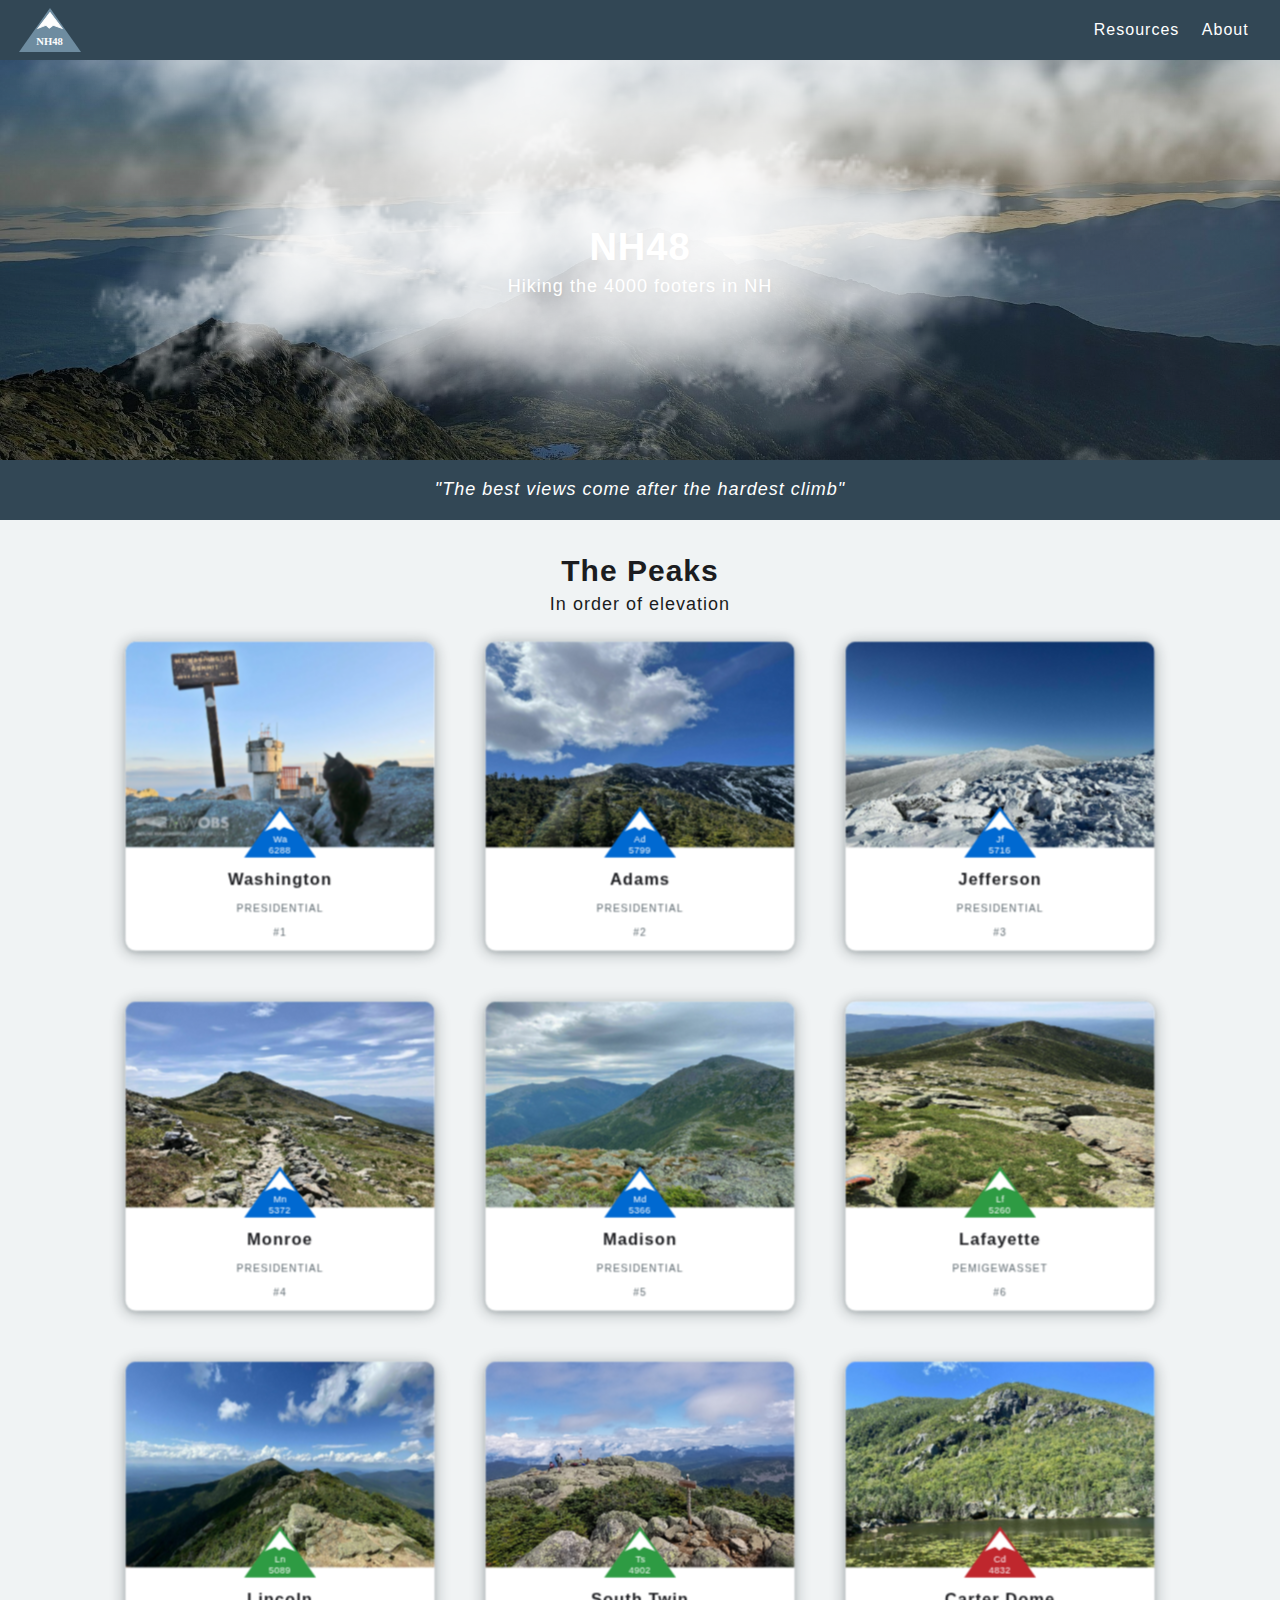
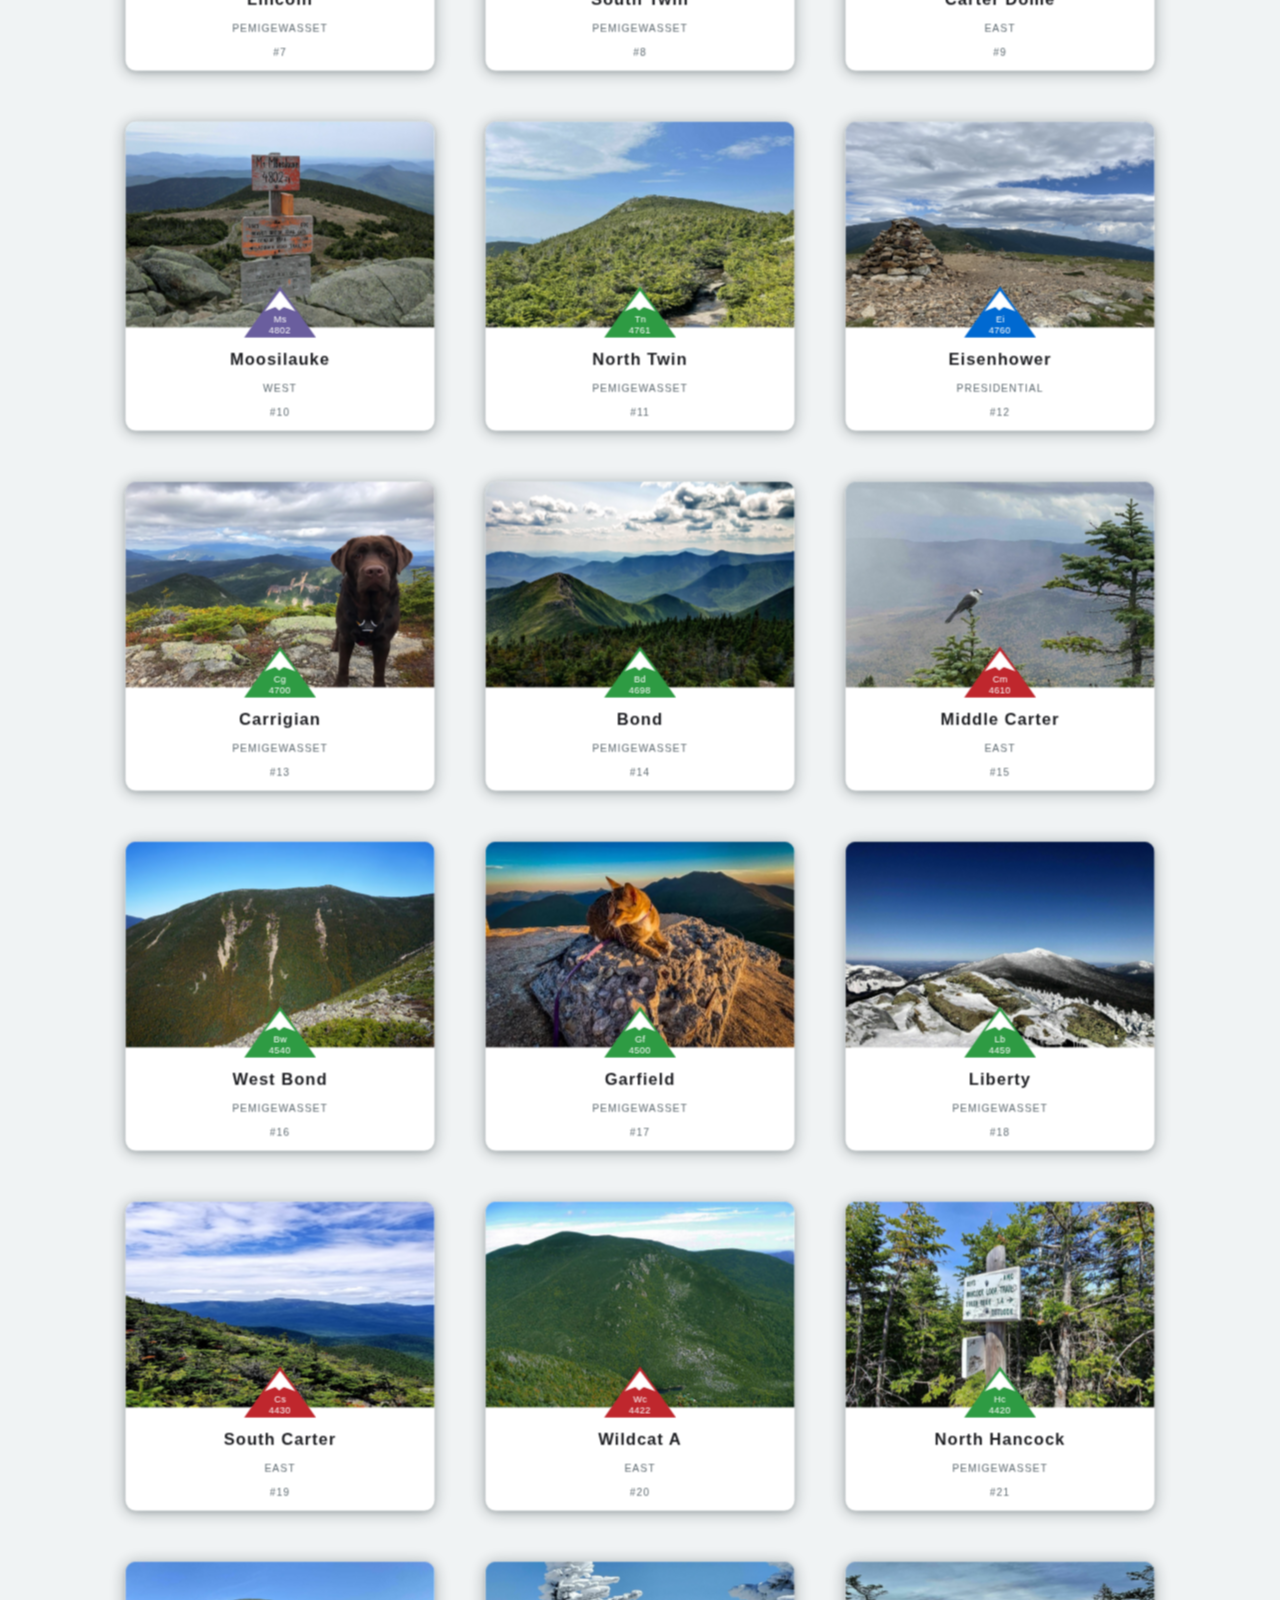
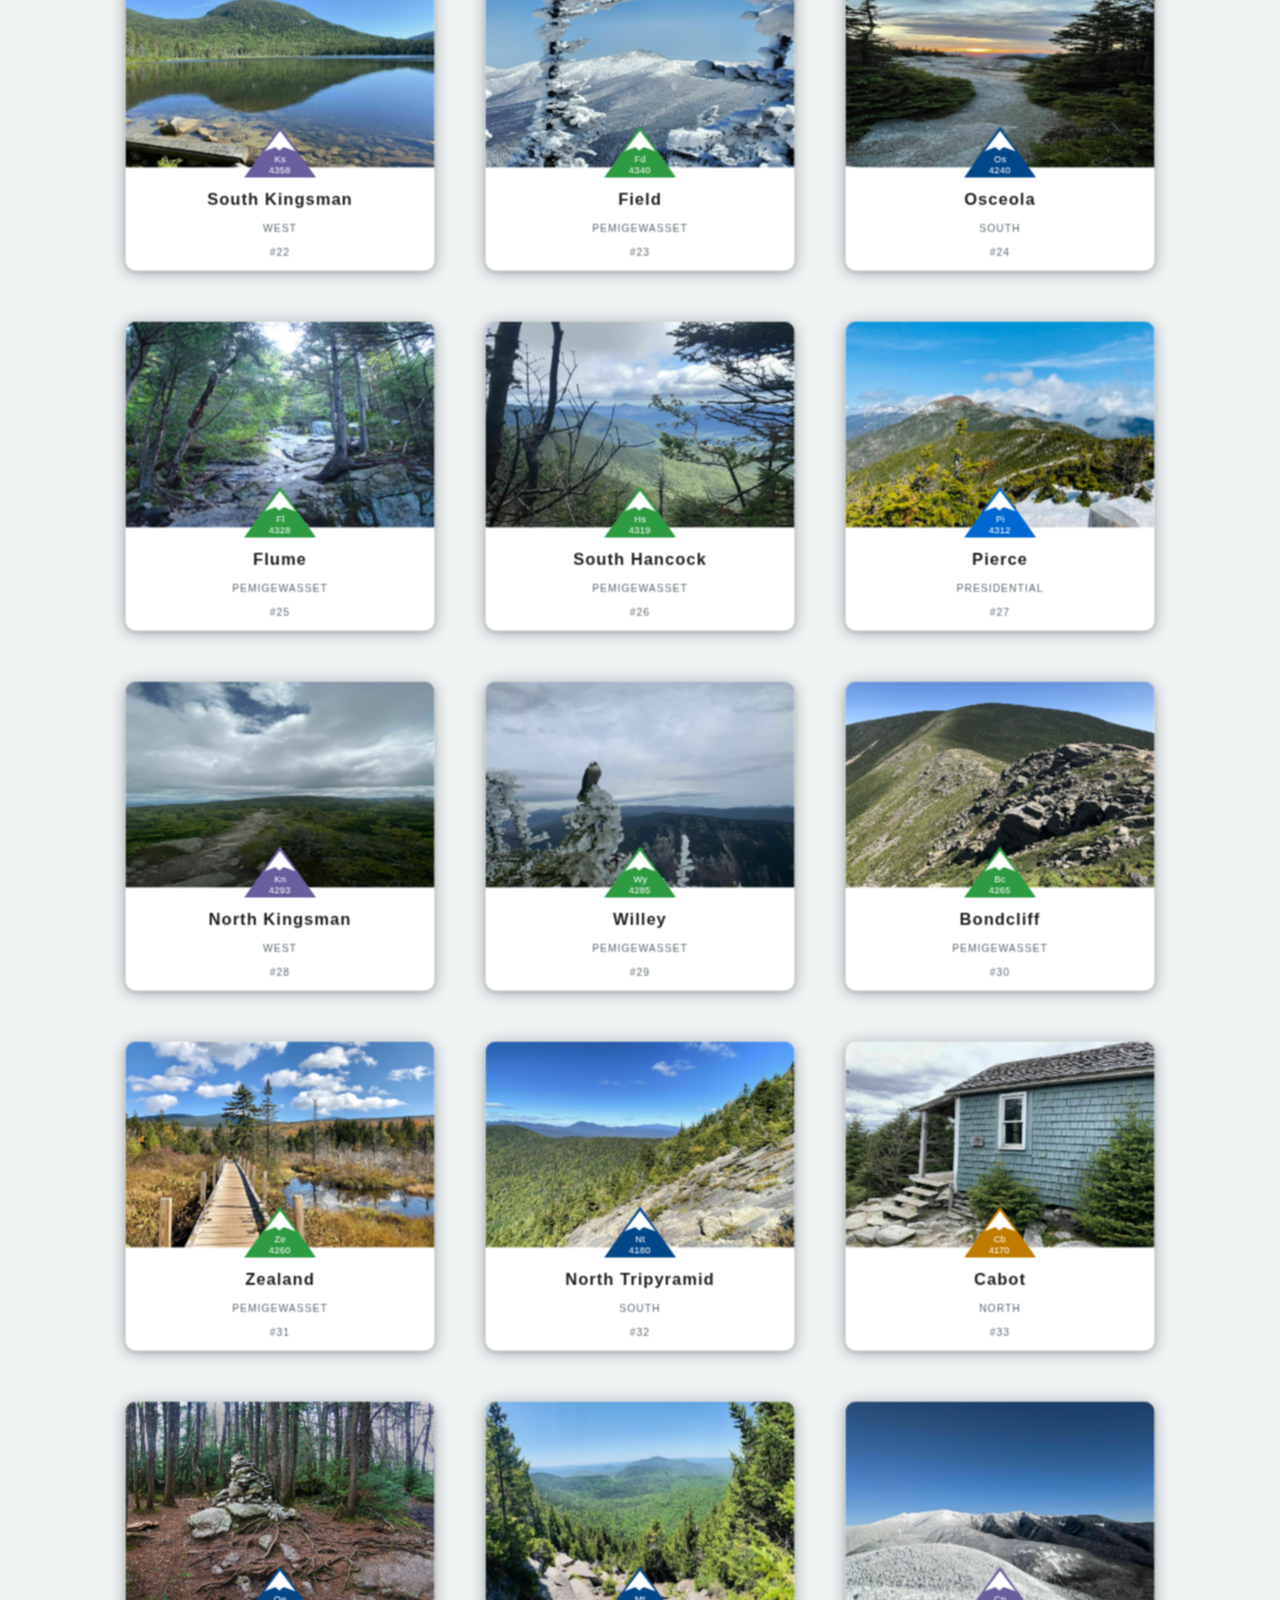
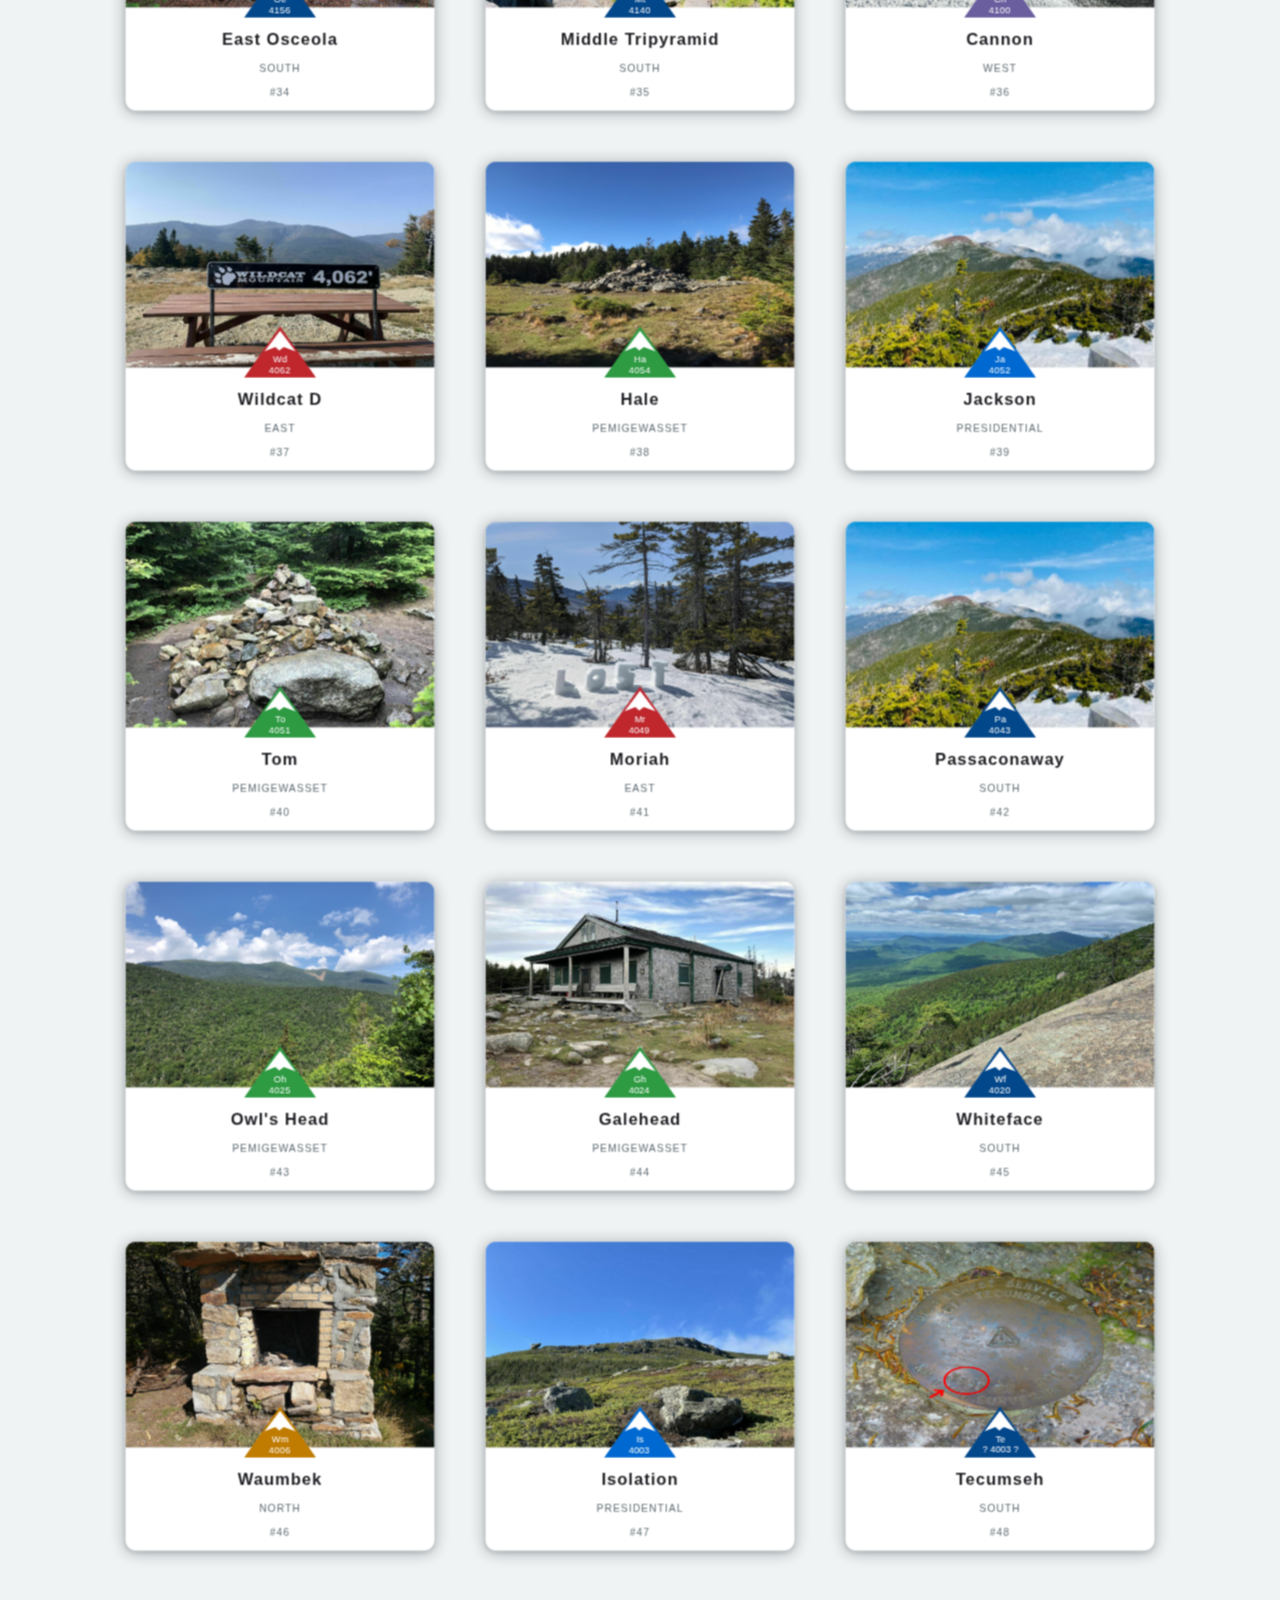
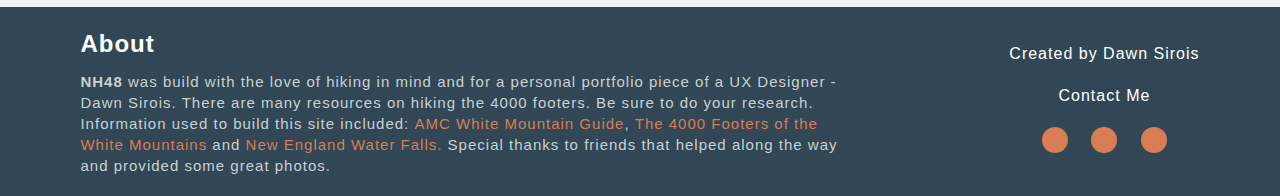
==== commit 5010fac7: "CSS correctionsv1" ====
--- a/index.html
+++ b/index.html
@@ -22,7 +22,7 @@
       </div>
         </div>
       <nav class="nav-links">
-        <a href="./resources.html">Resouces</a>
+        <a href="./resources.html">Resources</a>
         <a href="about.html">About</a>
       </nav>
       <div class="hamburger-right-mobile" id="menu-trigger">
--- a/style.css
+++ b/style.css
@@ -140,7 +140,7 @@
 
 .hamburger-right-mobile {
   display: none;
-  padding-right: 20px;
+  padding-right: 10px;
   cursor: pointer;
 
 }
@@ -153,9 +153,9 @@
 
 
 .hamburger {
-  height: 26px;
+  height: 36px;
   fill: white;
-  padding-right: 20px;
+  padding-right: 10px;
 
 }
 
@@ -399,6 +399,7 @@
   backface-visibility: hidden;
   box-shadow: rgba(14, 30, 37, 0.12) 0px 2px 4px 0px, rgba(14, 30, 37, 0.32) 0px 2px 16px 0px;
   border-radius: 10px;
+  -webkit-backface-visibility: hidden;
 
 }
 
@@ -426,6 +427,7 @@
 .flip-card-back {
   background-color: white;
   transform: rotateY(180deg);
+
   
 }
 
@@ -468,7 +470,7 @@
     font-size: 10px;
     color: #5f6b72;
     margin-bottom: 10px;
-    /* font-family: */
+ 
   }
 
   .ranking {
@@ -561,6 +563,7 @@
   z-index: 1;
   position: fixed;
   backface-visibility: hidden;
+  -webkit-backface-visibility: hidden;
   top: 160px;
   left: 115px;
 
